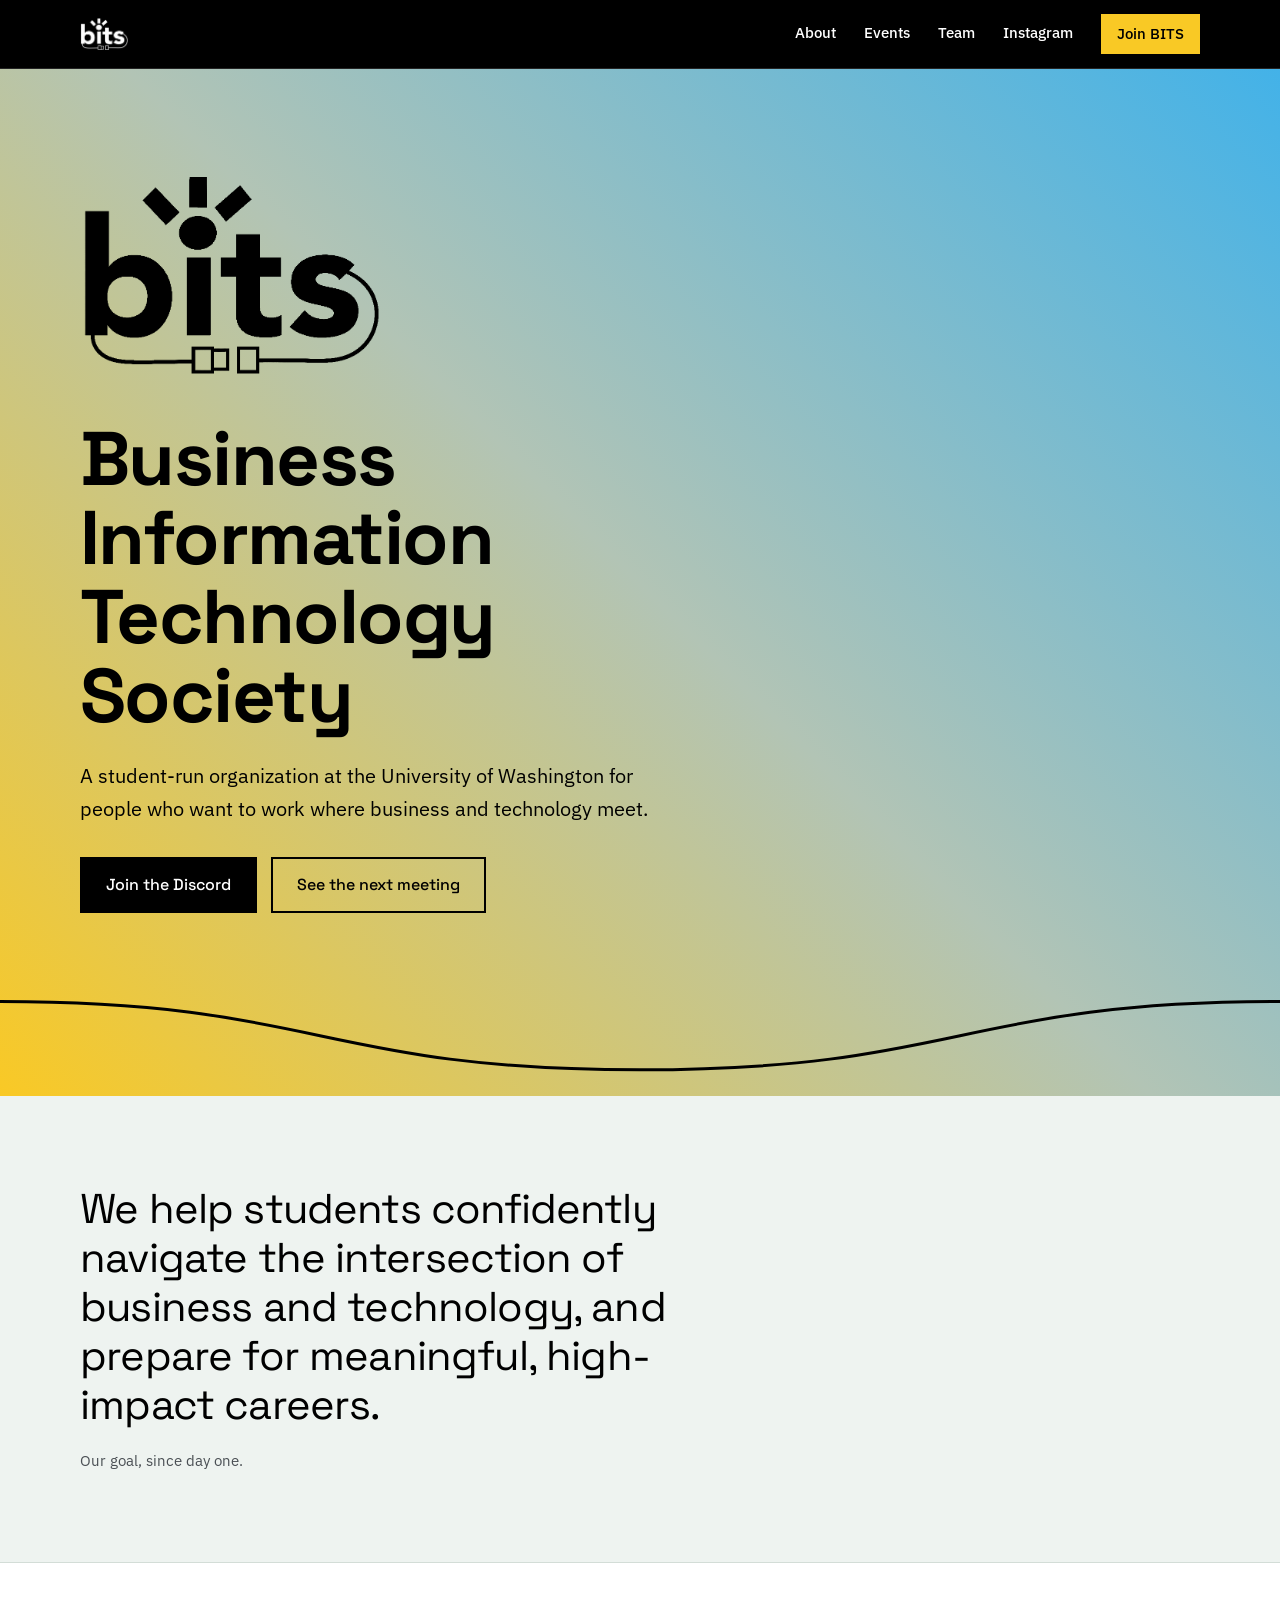
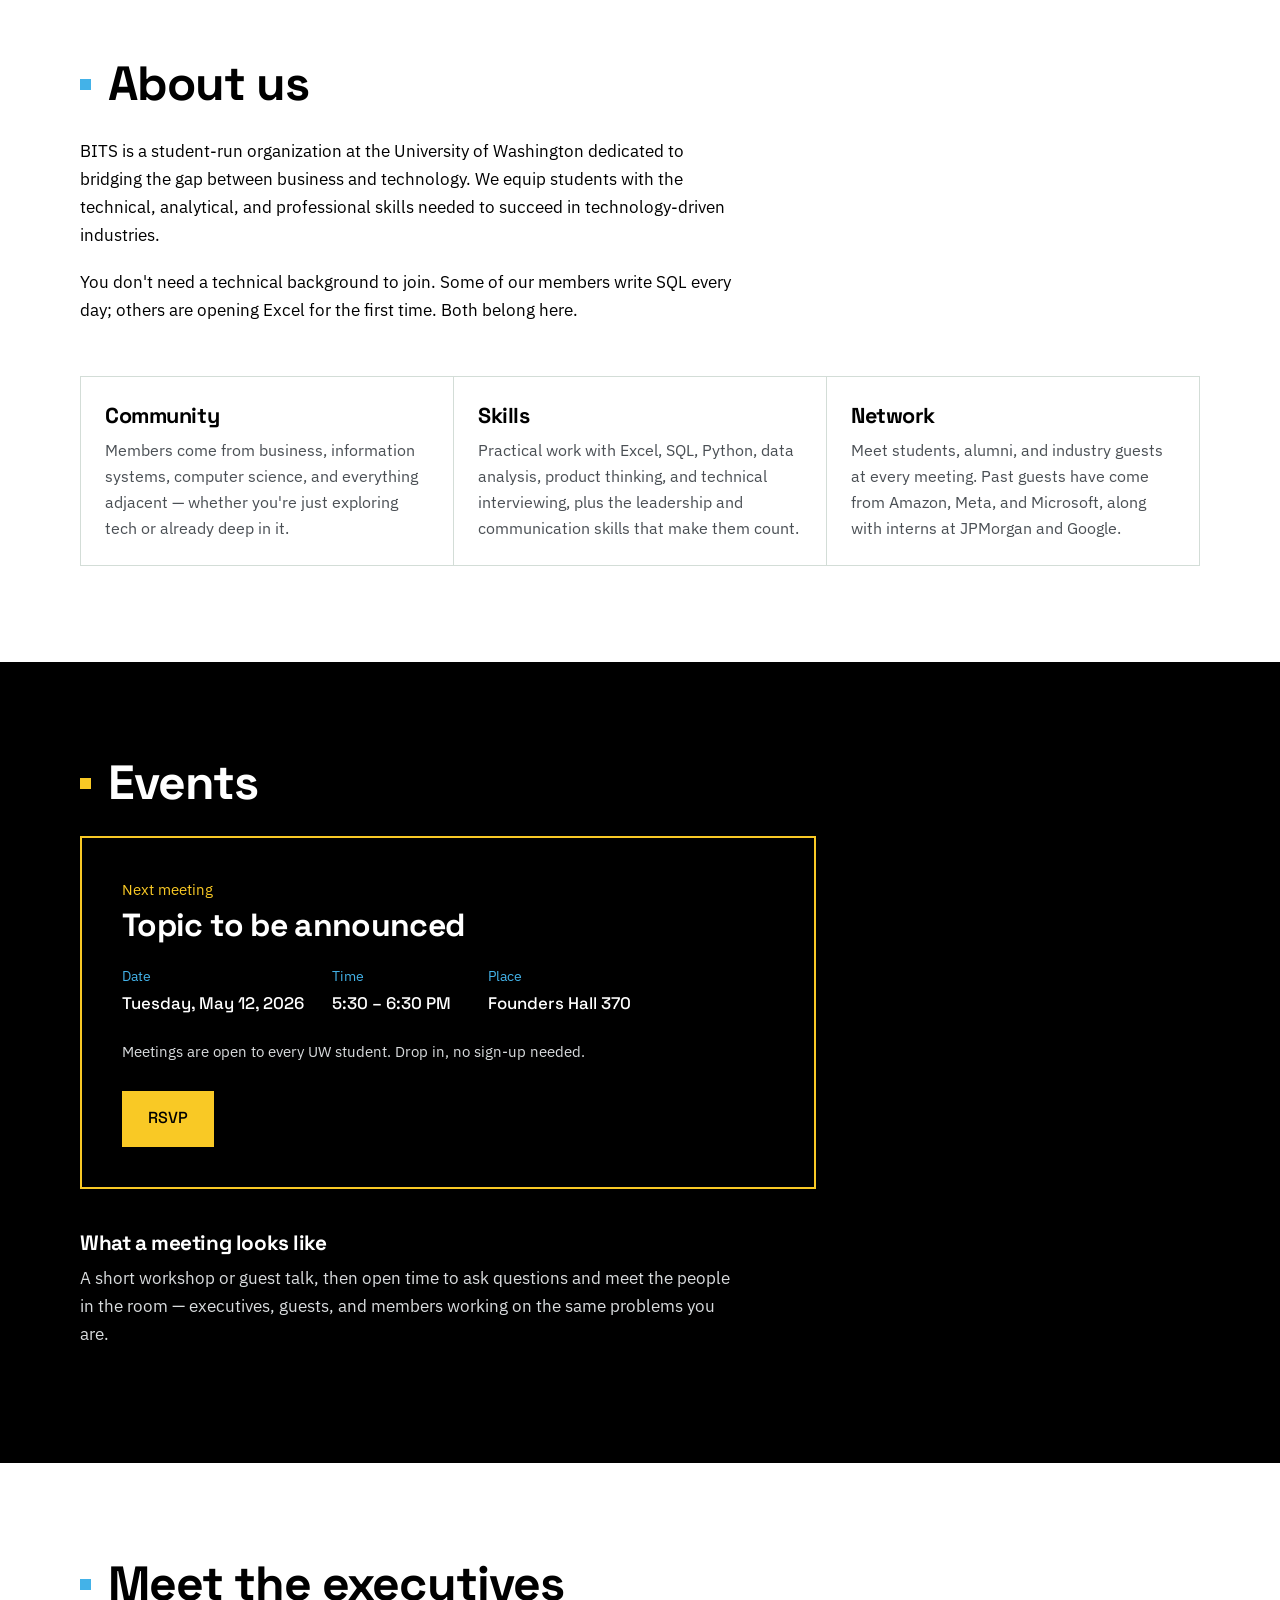
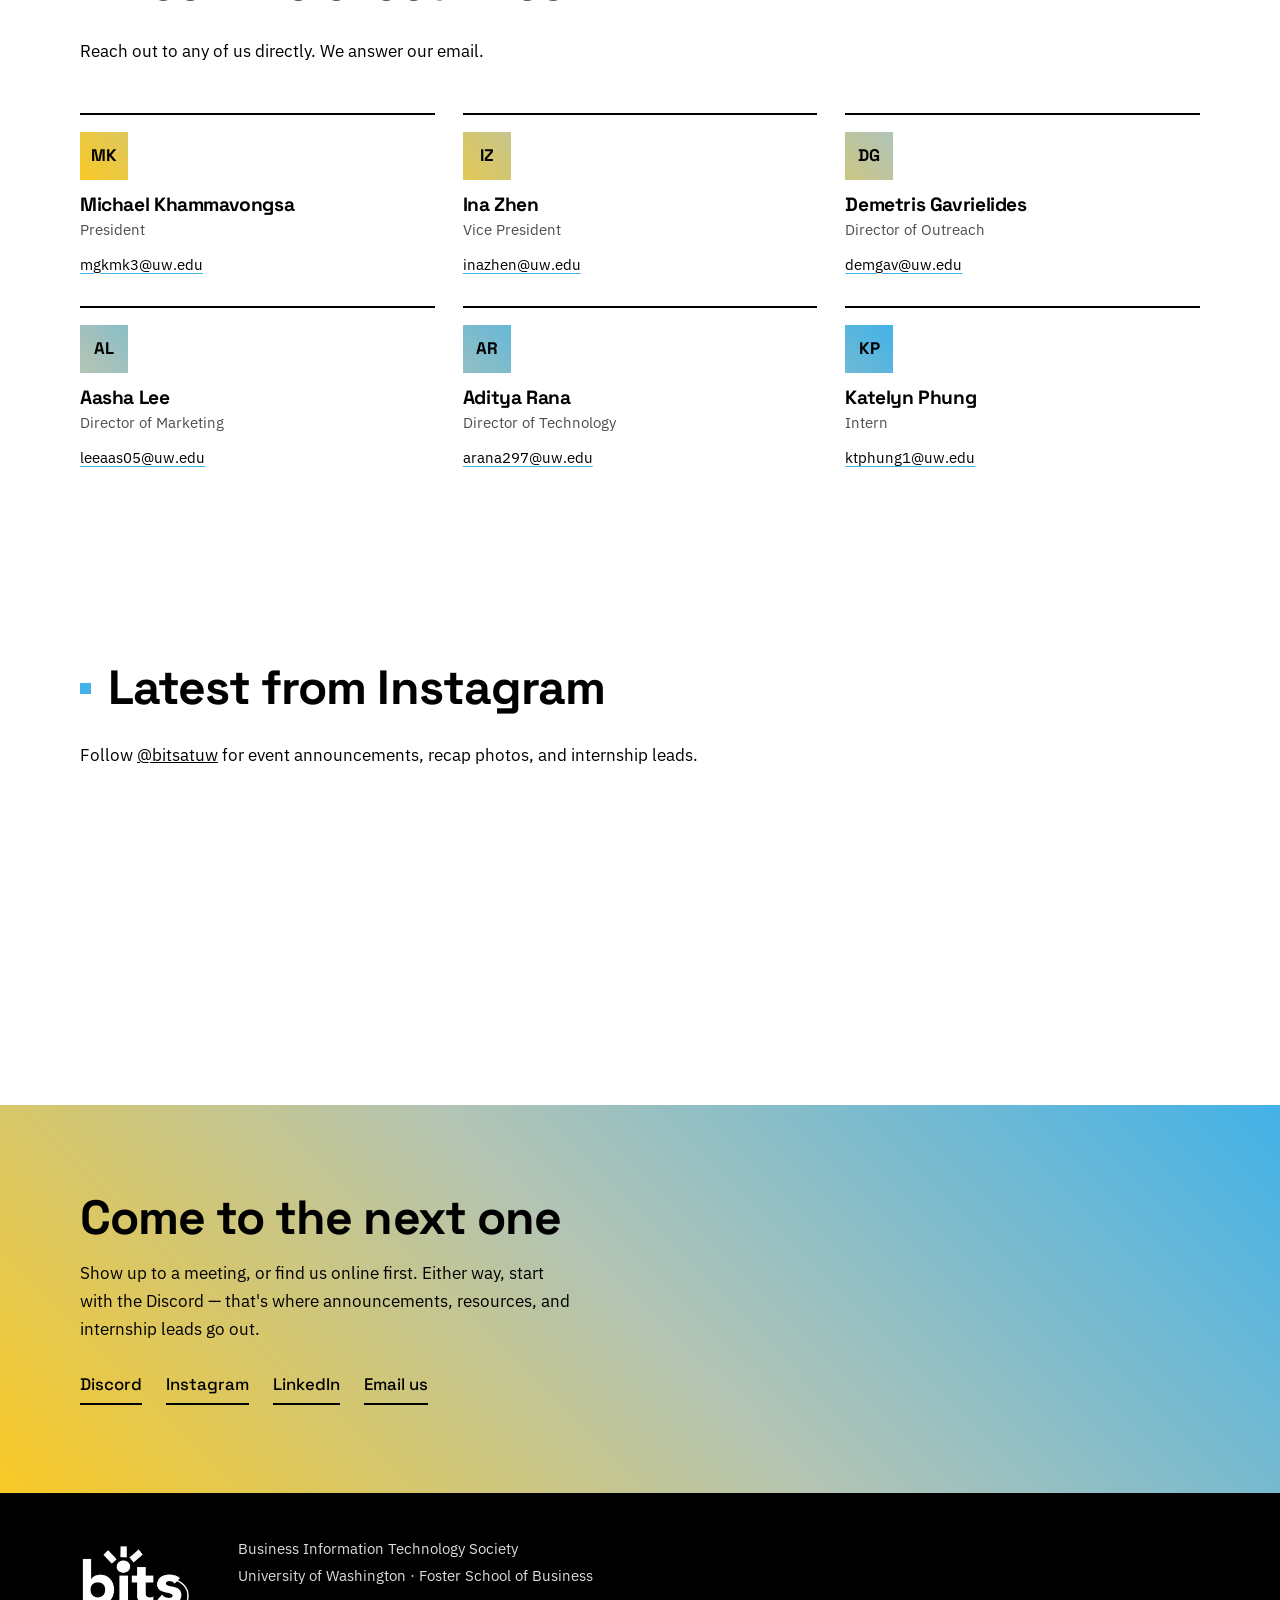
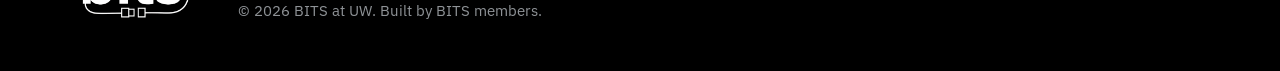
==== index.html @ 63a98131 "Initial Website Commit" ====
<!DOCTYPE html>
<html lang="en">
<head>
<meta charset="utf-8">
<meta name="viewport" content="width=device-width, initial-scale=1">
<title>BITS at UW — Business Information Technology Society</title>
<meta name="description" content="BITS is a student-run organization at the University of Washington bridging business and technology through practical skills, community, and industry connections.">

<meta property="og:title" content="BITS at UW — Business Information Technology Society">
<meta property="og:description" content="A student org at the University of Washington bridging business and technology.">
<meta property="og:type" content="website">
<meta property="og:image" content="assets/BITS_Logo_Black_Transparent_Crop.png">

<link rel="icon" href="assets/BITS_Logo_Black_Transparent_Crop.png">
<link rel="preconnect" href="https://fonts.googleapis.com">
<link rel="preconnect" href="https://fonts.gstatic.com" crossorigin>
<link href="https://fonts.googleapis.com/css2?family=Space+Grotesk:wght@500;700&family=IBM+Plex+Sans:ital,wght@0,400;0,500;0,600;1,400&display=swap" rel="stylesheet">
<link rel="stylesheet" href="css/styles.css">
</head>
<body>

<a class="skip" href="#main">Skip to content</a>

<header class="nav" id="nav">
  <div class="nav-inner">
    <a class="nav-mark" href="#top" aria-label="BITS home">
      <img src="assets/BITS_Logo_Transparent_Cropped.png" alt="BITS">
    </a>
    <button class="nav-toggle" id="navToggle" aria-expanded="false" aria-controls="navLinks">
      <span></span><span></span><span></span>
      <span class="sr-only">Menu</span>
    </button>
    <nav class="nav-links" id="navLinks" aria-label="Main">
      <a href="#about">About</a>
      <a href="#events">Events</a>
      <a href="#team">Team</a>
      <a href="#instagram">Instagram</a>
      <a class="nav-cta" href="#join">Join BITS</a>
    </nav>
  </div>
</header>

<main id="main">

  <!-- ── Hero ─────────────────────────────────────────── -->
  <section class="hero" id="top">
    <div class="hero-inner">
      <img class="hero-logo" src="assets/BITS_Logo_Black_Transparent_Crop.png"
           alt="BITS logo: the word bits with a spark above the i and a cable looping beneath">
      <h1>Business Information<br>Technology Society</h1>
      <p class="hero-sub">A student-run organization at the University of Washington for people
        who want to work where business and technology meet.</p>
      <div class="hero-actions">
        <a class="btn btn-solid" href="https://discord.gg/CEKbdgX9" target="_blank" rel="noopener">Join the Discord</a>
        <a class="btn btn-ghost" href="#events">See the next meeting</a>
      </div>
    </div>
    <svg class="hero-cable" viewBox="0 0 1200 120" preserveAspectRatio="none" aria-hidden="true">
      <path d="M0,10 C300,10 300,90 600,90 C900,90 900,10 1200,10" />
    </svg>
  </section>

  <!-- ── Mission ──────────────────────────────────────── -->
  <section class="mission">
    <div class="wrap">
      <p class="mission-text">We help students confidently navigate the intersection of business
        and technology, and prepare for meaningful, high-impact careers.</p>
      <p class="mission-by">Our goal, since day one.</p>
    </div>
  </section>

  <!-- ── About ────────────────────────────────────────── -->
  <section class="section" id="about">
    <div class="wrap">
      <h2 class="section-title">About us</h2>
      <div class="lede">
        <p>BITS is a student-run organization at the University of Washington dedicated to bridging
          the gap between business and technology. We equip students with the technical, analytical,
          and professional skills needed to succeed in technology-driven industries.</p>
        <p>You don't need a technical background to join. Some of our members write SQL every day;
          others are opening Excel for the first time. Both belong here.</p>
      </div>

      <ul class="pillars">
        <li class="pillar">
          <h3>Community</h3>
          <p>Members come from business, information systems, computer science, and everything
            adjacent — whether you're just exploring tech or already deep in it.</p>
        </li>
        <li class="pillar">
          <h3>Skills</h3>
          <p>Practical work with Excel, SQL, Python, data analysis, product thinking, and technical
            interviewing, plus the leadership and communication skills that make them count.</p>
        </li>
        <li class="pillar">
          <h3>Network</h3>
          <p>Meet students, alumni, and industry guests at every meeting. Past guests have come from
            Amazon, Meta, and Microsoft, along with interns at JPMorgan and Google.</p>
        </li>
      </ul>
    </div>
  </section>

  <!-- ── Events ───────────────────────────────────────── -->
  <section class="section section-dark" id="events">
    <div class="wrap">
      <h2 class="section-title">Events</h2>

      <article class="event event-next">
        <p class="event-flag">Next meeting</p>
        <h3 class="event-name">Topic to be announced</h3>
        <dl class="event-meta">
          <div><dt>Date</dt><dd><time datetime="2026-05-12">Tuesday, May 12, 2026</time></dd></div>
          <div><dt>Time</dt><dd>5:30 – 6:30 PM</dd></div>
          <div><dt>Place</dt><dd>Founders Hall 370</dd></div>
        </dl>
        <p class="event-note">Meetings are open to every UW student. Drop in, no sign-up needed.</p>
        <a class="btn btn-solid" href="https://forms.gle/AE6JBFkrTckZeVzV9" target="_blank" rel="noopener">RSVP</a>
      </article>

      <div class="event-list">
        <h3 class="sub-title">What a meeting looks like</h3>
        <p>A short workshop or guest talk, then open time to ask questions and meet the people in the
          room — executives, guests, and members working on the same problems you are.</p>
      </div>
    </div>
  </section>

  <!-- ── Team ─────────────────────────────────────────── -->
  <section class="section" id="team">
    <div class="wrap">
      <h2 class="section-title">Meet the executives</h2>
      <p class="lede">Reach out to any of us directly. We answer our email.</p>

      <ul class="team">
        <li class="member">
          <div class="member-mark" aria-hidden="true">MK</div>
          <h3>Michael Khammavongsa</h3>
          <p class="member-role">President</p>
          <a href="mailto:mgkmk3@uw.edu">mgkmk3@uw.edu</a>
        </li>
        <li class="member">
          <div class="member-mark" aria-hidden="true">IZ</div>
          <h3>Ina Zhen</h3>
          <p class="member-role">Vice President</p>
          <a href="mailto:inazhen@uw.edu">inazhen@uw.edu</a>
        </li>
        <li class="member">
          <div class="member-mark" aria-hidden="true">DG</div>
          <h3>Demetris Gavrielides</h3>
          <p class="member-role">Director of Outreach</p>
          <a href="mailto:demgav@uw.edu">demgav@uw.edu</a>
        </li>
        <li class="member">
          <div class="member-mark" aria-hidden="true">AL</div>
          <h3>Aasha Lee</h3>
          <p class="member-role">Director of Marketing</p>
          <a href="mailto:leeaas05@uw.edu">leeaas05@uw.edu</a>
        </li>
        <li class="member">
          <div class="member-mark" aria-hidden="true">AR</div>
          <h3>Aditya Rana</h3>
          <p class="member-role">Director of Technology</p>
          <a href="mailto:arana297@uw.edu">arana297@uw.edu</a>
        </li>
        <li class="member">
          <div class="member-mark" aria-hidden="true">KP</div>
          <h3>Katelyn Phung</h3>
          <p class="member-role">Intern</p>
          <a href="mailto:ktphung1@uw.edu">ktphung1@uw.edu</a>
        </li>
      </ul>
    </div>
  </section>

  <!-- ── Instagram ────────────────────────────────────── -->
  <section class="section" id="instagram">
    <div class="wrap">
      <h2 class="section-title">Latest from Instagram</h2>
      <p class="lede">Follow <a href="https://www.instagram.com/bitsatuw/" target="_blank" rel="noopener">@bitsatuw</a> for event announcements, recap photos, and internship leads.</p>
      <div class="insta-embed">
        <script src="https://elfsightcdn.com/platform.js" async></script>
        <div class="elfsight-app-6d069763-a333-477a-80e8-5a832ea95518" data-elfsight-app-lazy></div>
      </div>
    </div>
  </section>

  <!-- ── Join ─────────────────────────────────────────── -->
  <section class="join" id="join">
    <div class="wrap">
      <h2>Come to the next one</h2>
      <p>Show up to a meeting, or find us online first. Either way, start with the Discord — that's
        where announcements, resources, and internship leads go out.</p>
      <div class="join-links">
        <a href="https://discord.gg/CEKbdgX9" target="_blank" rel="noopener">Discord</a>
        <a href="https://www.instagram.com/bitsatuw/" target="_blank" rel="noopener">Instagram</a>
        <a href="https://www.linkedin.com/company/uwbits" target="_blank" rel="noopener">LinkedIn</a>
        <a href="mailto:demgav@uw.edu">Email us</a>
      </div>
    </div>
  </section>

</main>

<footer class="footer">
  <div class="wrap footer-inner">
    <img class="footer-logo" src="assets/BITS_Logo_Transparent_Cropped.png" alt="BITS">
    <div class="footer-meta">
      <p>Business Information Technology Society</p>
      <p>University of Washington · Foster School of Business</p>
      <p class="footer-fine">&copy; <span id="year">2026</span> BITS at UW. Built by BITS members.</p>
    </div>
  </div>
</footer>

<script src="js/main.js"></script>
</body>
</html>
---- css/styles.css ----
/* ==========================================================================
   BITS at UW — stylesheet
   Palette: black and white from the logo, plus the sun-to-sky gradient
   (yellow, sage, blue) supplied by the club. The gradient is used for the
   hero and the closing "join" band; everything between stays black and white.
   ========================================================================== */

:root {
  --ink:    #000000;
  --paper:  #FFFFFF;
  --sun:    #F9C925;   /* gradient start, bottom-left */
  --sage:   #B2C4B5;   /* gradient midpoint           */
  --sky:    #43B2E8;   /* gradient end, top-right     */
  --deep:   #0B5A82;   /* darker sky for text and focus on light backgrounds */
  --grey:   #4A4F54;
  --wash:   #EEF3F0;   /* pale sage tint */
  --rule:   #D3DDD7;
  --soft:   #D9DCDE;

  --spectrum: linear-gradient(45deg, var(--sun) 0%, var(--sage) 50%, var(--sky) 100%);

  --display: "Space Grotesk", "Helvetica Neue", Arial, sans-serif;
  --body: "IBM Plex Sans", "Segoe UI", Helvetica, Arial, sans-serif;

  --measure: 66ch;
  --gutter: clamp(1.25rem, 5vw, 4rem);
  --wrap: 1120px;
}

*, *::before, *::after { box-sizing: border-box; }

html { scroll-behavior: smooth; scroll-padding-top: 5.5rem; }
@media (prefers-reduced-motion: reduce) {
  html { scroll-behavior: auto; }
  * { animation-duration: .01ms !important; transition-duration: .01ms !important; }
}

body {
  margin: 0;
  background: var(--paper);
  color: var(--ink);
  font-family: var(--body);
  font-size: clamp(1rem, .96rem + .2vw, 1.0625rem);
  line-height: 1.65;
  -webkit-font-smoothing: antialiased;
}

img { max-width: 100%; height: auto; display: block; }

h1, h2, h3 { font-family: var(--display); font-weight: 700; line-height: 1.04; margin: 0; letter-spacing: -.02em; }

p { margin: 0 0 1.1em; max-width: var(--measure); }

a { color: inherit; }

:focus-visible { outline: 3px solid var(--deep); outline-offset: 3px; }
.nav :focus-visible,
.section-dark :focus-visible,
.footer :focus-visible { outline-color: var(--sun); }

.wrap { width: min(100% - (var(--gutter) * 2), var(--wrap)); margin-inline: auto; }

.sr-only {
  position: absolute; width: 1px; height: 1px; padding: 0; margin: -1px;
  overflow: hidden; clip: rect(0 0 0 0); white-space: nowrap; border: 0;
}

.skip {
  position: absolute; left: -9999px; top: 0; z-index: 100;
  background: var(--ink); color: var(--paper); padding: .75rem 1rem;
}
.skip:focus { left: 0; }

/* ── Navigation ───────────────────────────────────────────────────────── */

.nav {
  position: sticky; top: 0; z-index: 50;
  background: var(--ink);
  border-bottom: 1px solid rgba(255,255,255,.14);
}

.nav-inner {
  width: min(100% - (var(--gutter) * 2), var(--wrap));
  margin-inline: auto;
  display: flex; align-items: center; gap: 1rem;
  min-height: 4.25rem;
}

.nav-mark { margin-right: auto; display: block; }
.nav-mark img { height: 2rem; width: auto; }

.nav-links { display: flex; align-items: center; gap: 1.75rem; }

.nav-links a {
  color: var(--paper);
  text-decoration: none;
  font-size: .9375rem;
  font-weight: 500;
  padding-block: .35rem;
  border-bottom: 2px solid transparent;
}
.nav-links a:hover { border-bottom-color: var(--sun); }

.nav-cta {
  background: var(--sun); color: var(--ink) !important;
  padding: .5rem 1rem !important; border-bottom: none !important;
}
.nav-cta:hover { background: var(--paper); }

.nav-toggle {
  display: none;
  background: none; border: 0; cursor: pointer;
  width: 2.5rem; height: 2.5rem; padding: .5rem;
  flex-direction: column; justify-content: space-between;
}
.nav-toggle span { display: block; height: 2px; background: var(--paper); }

@media (max-width: 760px) {
  .nav-toggle { display: flex; }
  .nav-links {
    display: none; position: absolute; left: 0; right: 0; top: 100%;
    flex-direction: column; align-items: stretch; gap: 0;
    background: var(--ink); padding: .5rem var(--gutter) 1.25rem;
    border-bottom: 1px solid rgba(255,255,255,.14);
  }
  .nav-links.open { display: flex; }
  .nav-links a { padding-block: .85rem; border-bottom: 1px solid rgba(255,255,255,.12); }
  .nav-cta { margin-top: .85rem; text-align: center; }
}

/* ── Hero ─────────────────────────────────────────────────────────────── */

.hero {
  position: relative;
  background: var(--spectrum);
  color: var(--ink);
  padding-block: clamp(3.5rem, 9vw, 6.5rem) 0;
  overflow: hidden;
}

.hero-inner {
  width: min(100% - (var(--gutter) * 2), var(--wrap));
  margin-inline: auto;
  padding-bottom: clamp(3rem, 7vw, 5rem);
}

.hero-logo {
  width: clamp(190px, 26vw, 300px);
  margin-bottom: clamp(1.75rem, 4vw, 2.75rem);
}

.hero h1 {
  font-size: clamp(2.35rem, 7vw, 4.75rem);
  max-width: 14ch;
}

.hero-sub {
  margin-top: 1.5rem;
  font-size: clamp(1.0625rem, 1rem + .35vw, 1.25rem);
  color: var(--ink);
  max-width: 48ch;
}

.hero-actions { display: flex; flex-wrap: wrap; gap: .85rem; margin-top: 2rem; }

.hero-cable { display: block; width: 100%; height: clamp(48px, 8vw, 110px); }
.hero-cable path { fill: none; stroke: var(--ink); stroke-width: 3; vector-effect: non-scaling-stroke; }

/* ── Buttons ──────────────────────────────────────────────────────────── */

.btn {
  display: inline-block;
  font-family: var(--display);
  font-weight: 500;
  font-size: 1rem;
  text-decoration: none;
  padding: .8rem 1.5rem;
  border: 2px solid var(--ink);
  transition: background-color .15s ease, color .15s ease;
}

.btn-solid { background: var(--ink); color: var(--paper); }
.btn-solid:hover { background: var(--paper); color: var(--ink); }

.btn-ghost { background: transparent; color: var(--ink); }
.btn-ghost:hover { background: var(--ink); color: var(--paper); }

.section-dark .btn-solid { background: var(--sun); color: var(--ink); border-color: var(--sun); }
.section-dark .btn-solid:hover { background: var(--paper); border-color: var(--paper); }

/* ── Mission ──────────────────────────────────────────────────────────── */

.mission {
  background: var(--wash);
  padding-block: clamp(3rem, 8vw, 5.5rem);
  border-bottom: 1px solid var(--rule);
}

.mission-text {
  font-family: var(--display);
  font-size: clamp(1.6rem, 3.6vw, 2.6rem);
  line-height: 1.18;
  letter-spacing: -.02em;
  max-width: 24ch;
  margin-bottom: 1.25rem;
}

.mission-by { color: var(--grey); font-size: .9375rem; margin: 0; }

/* ── Generic sections ─────────────────────────────────────────────────── */

.section { padding-block: clamp(3.5rem, 9vw, 6rem); }

.section-dark { background: var(--ink); color: var(--paper); }
.section-dark a { color: var(--paper); }

.section-title {
  font-size: clamp(1.9rem, 4.5vw, 3rem);
  margin-bottom: 1.75rem;
  padding-left: 1.75rem;
  position: relative;
}

/* square connector, echoing the plug in the logo */
.section-title::before {
  content: "";
  position: absolute; left: 0; top: .42em;
  width: .7rem; height: .7rem;
  background: var(--sky);
}
.section-dark .section-title::before { background: var(--sun); }

.lede { max-width: var(--measure); font-size: 1.0625rem; }
.section-dark .lede, .section-dark p { color: var(--soft); }

.sub-title { font-size: 1.3rem; margin-bottom: .6rem; }

/* ── Pillars ──────────────────────────────────────────────────────────── */

.pillars {
  list-style: none; margin: clamp(2.25rem, 5vw, 3.25rem) 0 0; padding: 0;
  display: grid; gap: 1px;
  grid-template-columns: repeat(auto-fit, minmax(240px, 1fr));
  background: var(--rule);
  border: 1px solid var(--rule);
}

.pillar { background: var(--paper); padding: 1.75rem 1.5rem 1.5rem; }
.pillar h3 { font-size: 1.35rem; margin-bottom: .6rem; }
.pillar p { color: var(--grey); margin: 0; font-size: .9875rem; }

/* ── Events ───────────────────────────────────────────────────────────── */

.event-next {
  border: 2px solid var(--sun);
  padding: clamp(1.5rem, 4vw, 2.5rem);
  margin-bottom: 2.75rem;
  max-width: 46rem;
}

.section-dark .event-flag { color: var(--sun); font-size: .9375rem; margin-bottom: .4rem; }

.event-name { font-size: clamp(1.5rem, 3vw, 2rem); margin-bottom: 1.4rem; }

.event-meta { display: flex; flex-wrap: wrap; gap: 1.75rem; margin: 0 0 1.4rem; }
.event-meta div { min-width: 8rem; }
.event-meta dt { color: var(--sky); font-size: .875rem; margin-bottom: .15rem; }
.event-meta dd { margin: 0; font-size: 1.05rem; font-family: var(--display); font-weight: 500; }

.event-note { font-size: .9375rem; margin-bottom: 1.6rem; }

/* ── Team ─────────────────────────────────────────────────────────────── */

.team {
  list-style: none; margin: clamp(2rem, 5vw, 3rem) 0 0; padding: 0;
  display: grid; gap: 1.75rem;
  grid-template-columns: repeat(auto-fit, minmax(260px, 1fr));
}

.member { border-top: 2px solid var(--ink); padding-top: 1.1rem; }

/* Each initials tile shows a different slice of the gradient, yellow to blue */
.member-mark {
  font-family: var(--display); font-weight: 700; font-size: 1.05rem;
  width: 3rem; height: 3rem;
  display: grid; place-items: center;
  background: var(--spectrum);
  background-size: 500% 500%;
  color: var(--ink);
  margin-bottom: .9rem;
}
.member:nth-child(1) .member-mark { background-position: 0% 100%; }
.member:nth-child(2) .member-mark { background-position: 20% 80%; }
.member:nth-child(3) .member-mark { background-position: 40% 60%; }
.member:nth-child(4) .member-mark { background-position: 60% 40%; }
.member:nth-child(5) .member-mark { background-position: 80% 20%; }
.member:nth-child(6) .member-mark { background-position: 100% 0%; }

.member h3 { font-size: 1.2rem; margin-bottom: .2rem; }
.member-role { color: var(--grey); font-size: .9375rem; margin-bottom: .45rem; }
.member a { font-size: .9375rem; text-decoration-color: var(--sky); text-underline-offset: 3px; }
.member a:hover { color: var(--deep); }

/* ── Instagram ────────────────────────────────────────────────────────── */

.insta-embed {
  margin-top: clamp(1.75rem, 4vw, 2.5rem);
  min-height: 200px; /* keeps layout stable while the widget script loads */
}

/* ── Join ─────────────────────────────────────────────────────────────── */

.join {
  background: var(--spectrum);
  color: var(--ink);
  padding-block: clamp(3.5rem, 9vw, 5.5rem);
}

.join h2 { font-size: clamp(1.9rem, 4.5vw, 3rem); margin-bottom: 1rem; }
.join p { color: var(--ink); max-width: 50ch; }

.join-links { display: flex; flex-wrap: wrap; gap: 1.5rem; margin-top: 1.75rem; }

.join-links a {
  font-family: var(--display); font-weight: 500; font-size: 1.05rem;
  text-decoration: none; padding-bottom: .25rem;
  border-bottom: 2px solid var(--ink);
}
.join-links a:hover { background: var(--ink); color: var(--paper); }

/* ── Footer ───────────────────────────────────────────────────────────── */

.footer { background: var(--ink); color: var(--paper); padding-block: 2.75rem; }

.footer-inner { display: flex; flex-wrap: wrap; gap: 1.75rem 3rem; align-items: center; }

.footer-logo { width: 110px; }

.footer-meta p { margin: 0 0 .2rem; font-size: .9375rem; color: var(--soft); }
.footer-fine { color: #8E9296 !important; margin-top: .6rem !important; }
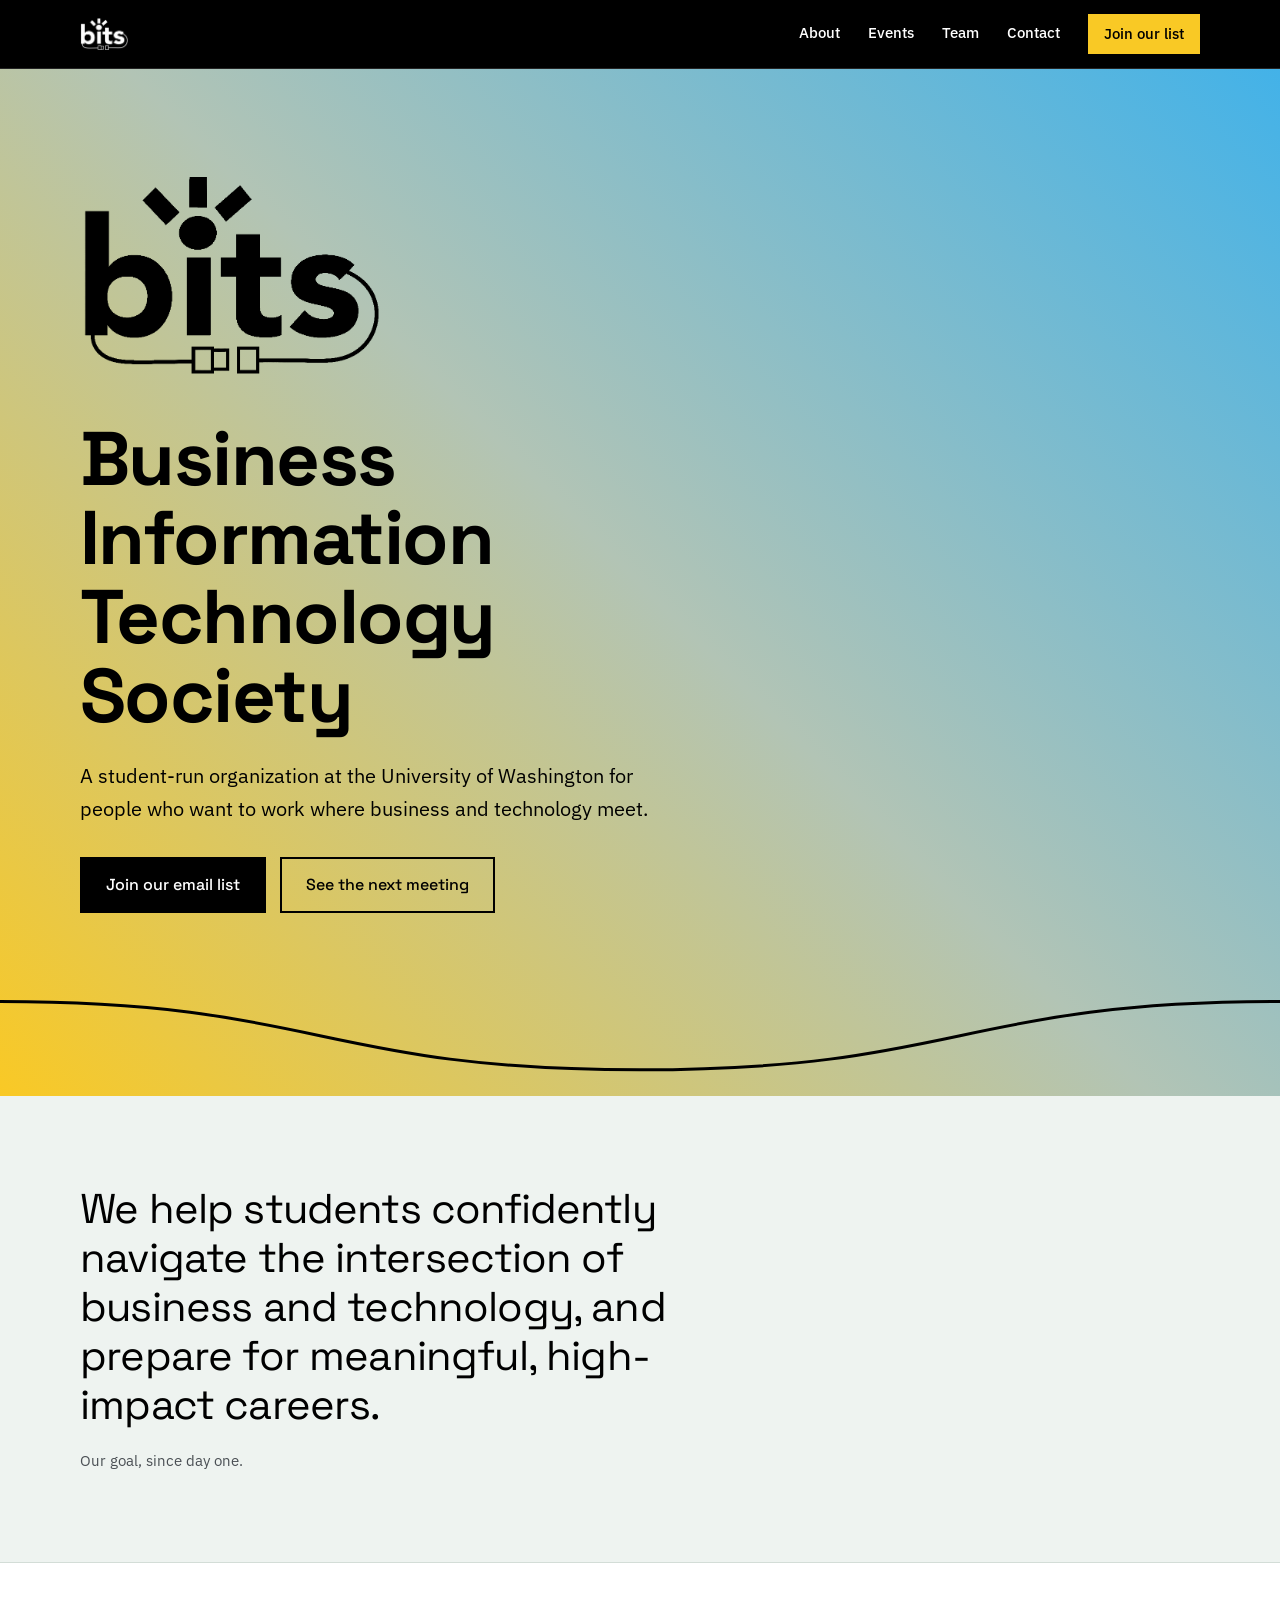
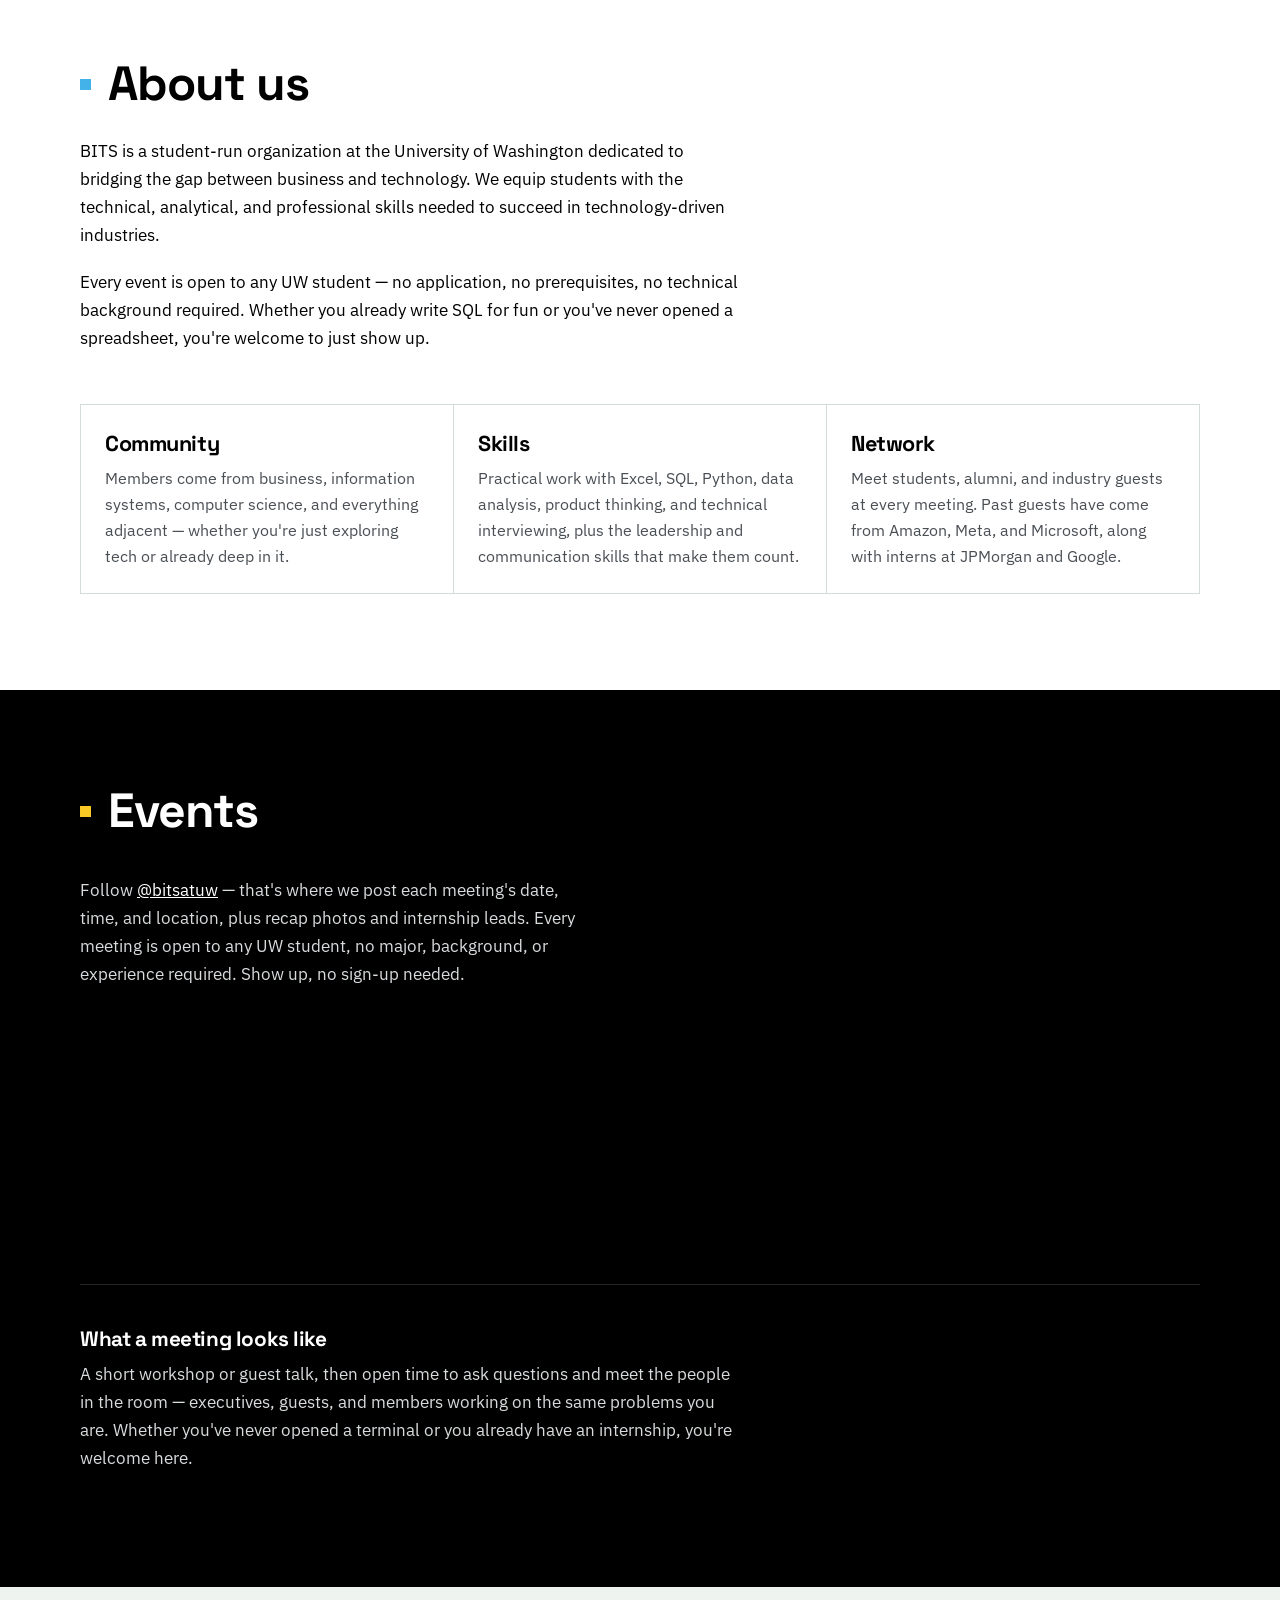
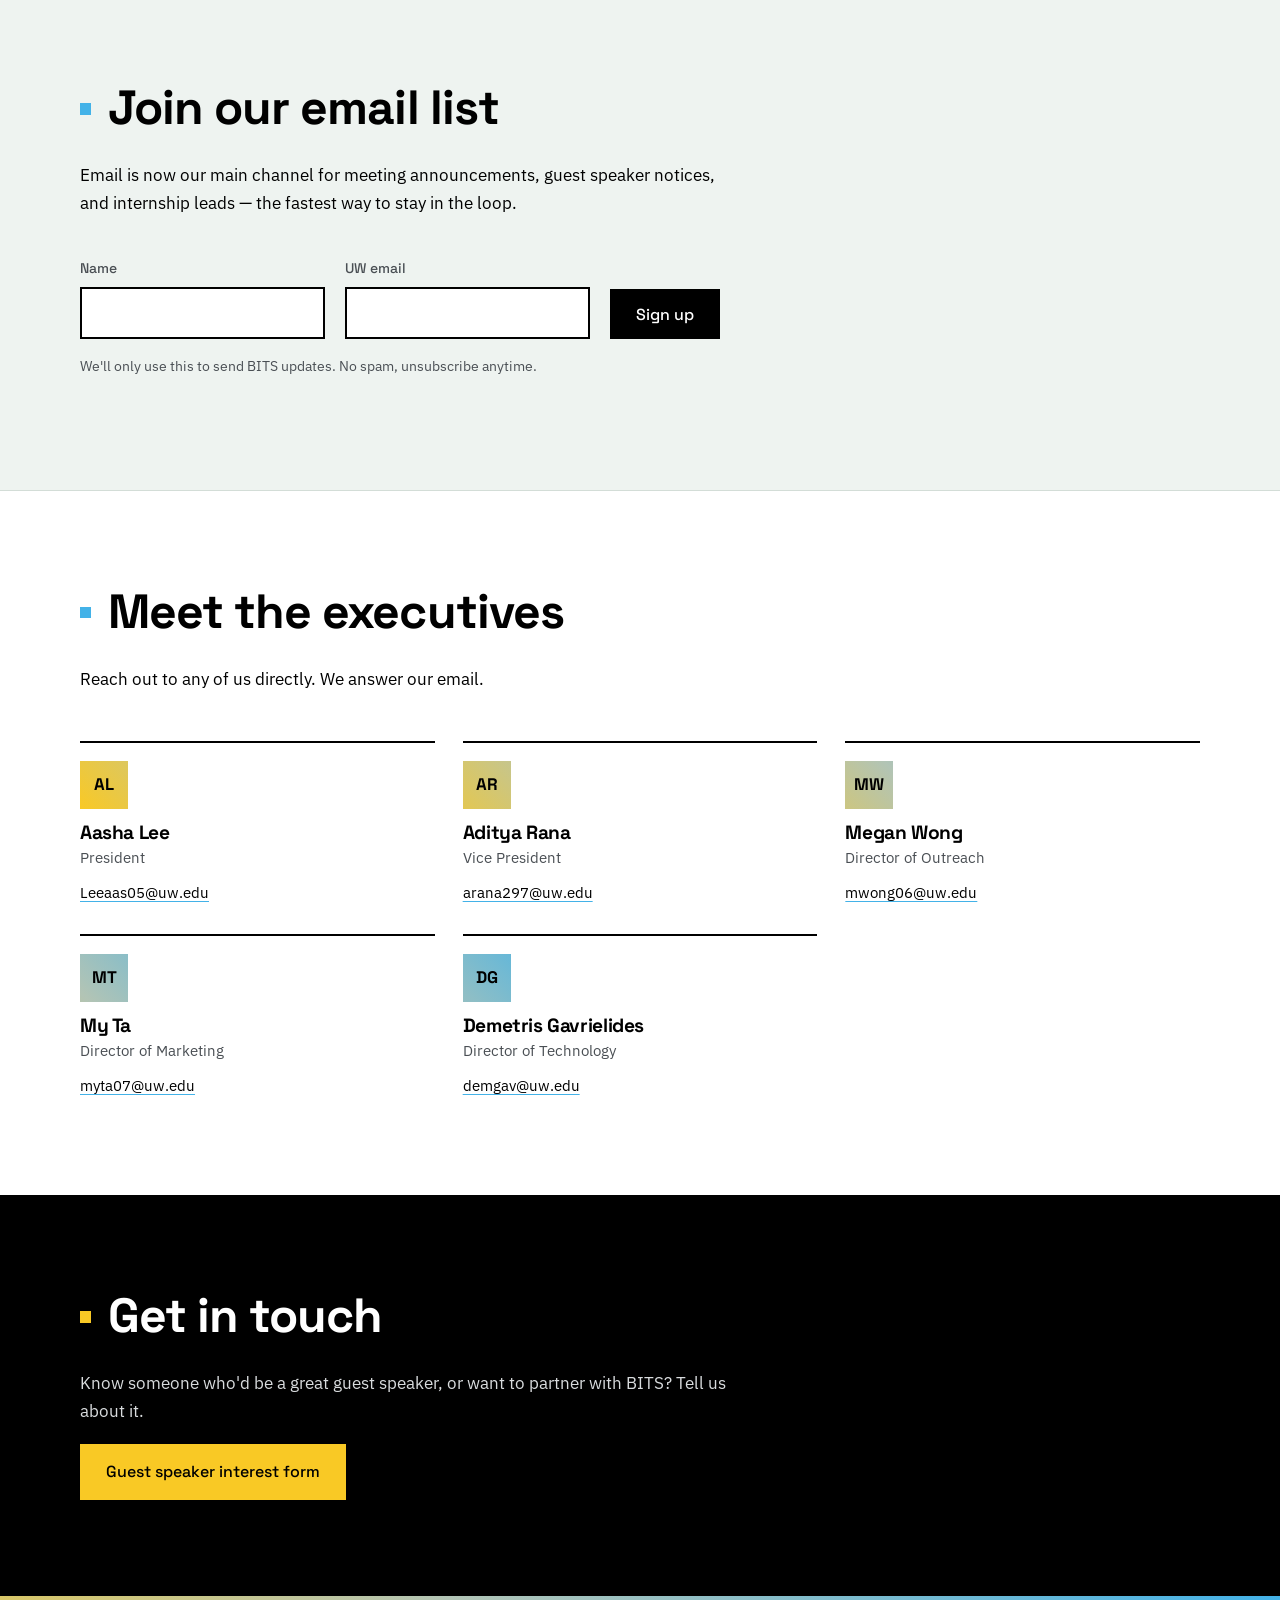
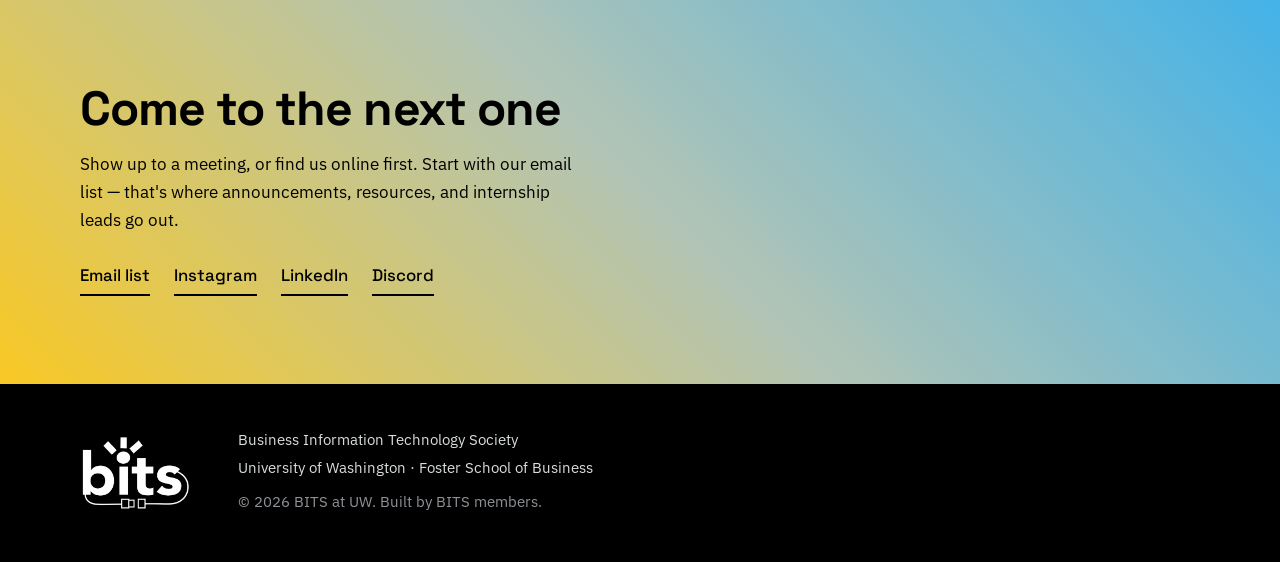
==== commit bcc9a71c: "09/22/2026" ====
--- a/index.html
+++ b/index.html
@@ -34,8 +34,8 @@
       <a href="#about">About</a>
       <a href="#events">Events</a>
       <a href="#team">Team</a>
-      <a href="#instagram">Instagram</a>
-      <a class="nav-cta" href="#join">Join BITS</a>
+      <a href="#contact">Contact</a>
+      <a class="nav-cta" href="#email-list">Join our list</a>
     </nav>
   </div>
 </header>
@@ -51,7 +51,7 @@
       <p class="hero-sub">A student-run organization at the University of Washington for people
         who want to work where business and technology meet.</p>
       <div class="hero-actions">
-        <a class="btn btn-solid" href="https://discord.gg/CEKbdgX9" target="_blank" rel="noopener">Join the Discord</a>
+        <a class="btn btn-solid" href="#email-list">Join our email list</a>
         <a class="btn btn-ghost" href="#events">See the next meeting</a>
       </div>
     </div>
@@ -77,8 +77,9 @@
         <p>BITS is a student-run organization at the University of Washington dedicated to bridging
           the gap between business and technology. We equip students with the technical, analytical,
           and professional skills needed to succeed in technology-driven industries.</p>
-        <p>You don't need a technical background to join. Some of our members write SQL every day;
-          others are opening Excel for the first time. Both belong here.</p>
+        <p>Every event is open to any UW student — no application, no prerequisites, no
+          technical background required. Whether you already write SQL for fun or you've
+          never opened a spreadsheet, you're welcome to just show up.</p>
       </div>
 
       <ul class="pillars">
@@ -106,23 +107,56 @@
     <div class="wrap">
       <h2 class="section-title">Events</h2>
 
-      <article class="event event-next">
-        <p class="event-flag">Next meeting</p>
-        <h3 class="event-name">Topic to be announced</h3>
-        <dl class="event-meta">
-          <div><dt>Date</dt><dd><time datetime="2026-05-12">Tuesday, May 12, 2026</time></dd></div>
-          <div><dt>Time</dt><dd>5:30 – 6:30 PM</dd></div>
-          <div><dt>Place</dt><dd>Founders Hall 370</dd></div>
-        </dl>
-        <p class="event-note">Meetings are open to every UW student. Drop in, no sign-up needed.</p>
-        <a class="btn btn-solid" href="https://forms.gle/AE6JBFkrTckZeVzV9" target="_blank" rel="noopener">RSVP</a>
-      </article>
+      <div class="event-instagram" id="instagram">
+        <p class="event-note">Follow <a href="https://www.instagram.com/bitsatuw/" target="_blank" rel="noopener">@bitsatuw</a> — that's where we post each meeting's date, time,
+          and location, plus recap photos and internship leads. Every meeting is open to any
+          UW student, no major, background, or experience required. Show up, no sign-up needed.</p>
+        <div class="insta-embed">
+          <script src="https://elfsightcdn.com/platform.js" async></script>
+          <div class="elfsight-app-6d069763-a333-477a-80e8-5a832ea95518" data-elfsight-app-lazy></div>
+        </div>
+      </div>
 
       <div class="event-list">
         <h3 class="sub-title">What a meeting looks like</h3>
         <p>A short workshop or guest talk, then open time to ask questions and meet the people in the
-          room — executives, guests, and members working on the same problems you are.</p>
-      </div>
+          room — executives, guests, and members working on the same problems you are. Whether
+          you've never opened a terminal or you already have an internship, you're welcome here.</p>
+      </div>
+    </div>
+  </section>
+
+  <!-- ── Email list ───────────────────────────────────── -->
+  <section class="section section-signup" id="email-list">
+    <div class="wrap">
+      <h2 class="section-title">Join our email list</h2>
+      <p class="lede">Email is now our main channel for meeting announcements, guest speaker
+        notices, and internship leads — the fastest way to stay in the loop.</p>
+
+      <!--
+        TODO (BITS exec): this form isn't wired to anything yet — it just holds the layout.
+        Pick one option below and drop the real fields/action in. See the README section
+        "Email list signup" for step-by-step instructions for each option.
+
+        Option A — Google Form: replace the <form> tag's action with your form's
+          "formResponse" URL, and change each input's name to the matching entry.NNNNNN ID.
+        Option B — Mailchimp / another ESP embed: replace this whole <form> with the
+          embed code your provider gives you.
+        Option C — Formspree (no backend needed): replace the action URL with
+          https://formspree.io/f/yourFormID and this form works as-is.
+      -->
+      <form class="signup-form" action="#" method="POST">
+        <div class="signup-field">
+          <label for="signup-name">Name</label>
+          <input id="signup-name" name="name" type="text" autocomplete="name" required>
+        </div>
+        <div class="signup-field">
+          <label for="signup-email">UW email</label>
+          <input id="signup-email" name="email" type="email" autocomplete="email" required>
+        </div>
+        <button class="btn btn-solid" type="submit">Sign up</button>
+      </form>
+      <p class="signup-note">We'll only use this to send BITS updates. No spam, unsubscribe anytime.</p>
     </div>
   </section>
 
@@ -134,54 +168,46 @@
 
       <ul class="team">
         <li class="member">
-          <div class="member-mark" aria-hidden="true">MK</div>
-          <h3>Michael Khammavongsa</h3>
+          <div class="member-mark" aria-hidden="true">AL</div>
+          <h3>Aasha Lee</h3>
           <p class="member-role">President</p>
-          <a href="mailto:mgkmk3@uw.edu">mgkmk3@uw.edu</a>
-        </li>
-        <li class="member">
-          <div class="member-mark" aria-hidden="true">IZ</div>
-          <h3>Ina Zhen</h3>
+          <a href="mailto:Leeaas05@uw.edu">Leeaas05@uw.edu</a>
+        </li>
+        <li class="member">
+          <div class="member-mark" aria-hidden="true">AR</div>
+          <h3>Aditya Rana</h3>
           <p class="member-role">Vice President</p>
-          <a href="mailto:inazhen@uw.edu">inazhen@uw.edu</a>
+          <a href="mailto:arana297@uw.edu">arana297@uw.edu</a>
+        </li>
+        <li class="member">
+          <div class="member-mark" aria-hidden="true">MW</div>
+          <h3>Megan Wong</h3>
+          <p class="member-role">Director of Outreach</p>
+          <a href="mailto:mwong06@uw.edu">mwong06@uw.edu</a>
+        </li>
+        <li class="member">
+          <div class="member-mark" aria-hidden="true">MT</div>
+          <h3>My Ta</h3>
+          <p class="member-role">Director of Marketing</p>
+          <a href="mailto:myta07@uw.edu">myta07@uw.edu</a>
         </li>
         <li class="member">
           <div class="member-mark" aria-hidden="true">DG</div>
           <h3>Demetris Gavrielides</h3>
-          <p class="member-role">Director of Outreach</p>
+          <p class="member-role">Director of Technology</p>
           <a href="mailto:demgav@uw.edu">demgav@uw.edu</a>
         </li>
-        <li class="member">
-          <div class="member-mark" aria-hidden="true">AL</div>
-          <h3>Aasha Lee</h3>
-          <p class="member-role">Director of Marketing</p>
-          <a href="mailto:leeaas05@uw.edu">leeaas05@uw.edu</a>
-        </li>
-        <li class="member">
-          <div class="member-mark" aria-hidden="true">AR</div>
-          <h3>Aditya Rana</h3>
-          <p class="member-role">Director of Technology</p>
-          <a href="mailto:arana297@uw.edu">arana297@uw.edu</a>
-        </li>
-        <li class="member">
-          <div class="member-mark" aria-hidden="true">KP</div>
-          <h3>Katelyn Phung</h3>
-          <p class="member-role">Intern</p>
-          <a href="mailto:ktphung1@uw.edu">ktphung1@uw.edu</a>
-        </li>
       </ul>
     </div>
   </section>
 
-  <!-- ── Instagram ────────────────────────────────────── -->
-  <section class="section" id="instagram">
-    <div class="wrap">
-      <h2 class="section-title">Latest from Instagram</h2>
-      <p class="lede">Follow <a href="https://www.instagram.com/bitsatuw/" target="_blank" rel="noopener">@bitsatuw</a> for event announcements, recap photos, and internship leads.</p>
-      <div class="insta-embed">
-        <script src="https://elfsightcdn.com/platform.js" async></script>
-        <div class="elfsight-app-6d069763-a333-477a-80e8-5a832ea95518" data-elfsight-app-lazy></div>
-      </div>
+  <!-- ── Contact ──────────────────────────────────────── -->
+  <section class="section section-dark" id="contact">
+    <div class="wrap">
+      <h2 class="section-title">Get in touch</h2>
+      <p class="lede">Know someone who'd be a great guest speaker, or want to partner with BITS?
+        Tell us about it.</p>
+      <a class="btn btn-solid" href="https://forms.gle/AE6JBFkrTckZeVzV9" target="_blank" rel="noopener">Guest speaker interest form</a>
     </div>
   </section>
 
@@ -189,13 +215,13 @@
   <section class="join" id="join">
     <div class="wrap">
       <h2>Come to the next one</h2>
-      <p>Show up to a meeting, or find us online first. Either way, start with the Discord — that's
+      <p>Show up to a meeting, or find us online first. Start with our email list — that's
         where announcements, resources, and internship leads go out.</p>
       <div class="join-links">
-        <a href="https://discord.gg/CEKbdgX9" target="_blank" rel="noopener">Discord</a>
+        <a href="#email-list">Email list</a>
         <a href="https://www.instagram.com/bitsatuw/" target="_blank" rel="noopener">Instagram</a>
         <a href="https://www.linkedin.com/company/uwbits" target="_blank" rel="noopener">LinkedIn</a>
-        <a href="mailto:demgav@uw.edu">Email us</a>
+        <a href="https://discord.gg/CEKbdgX9" target="_blank" rel="noopener">Discord</a>
       </div>
     </div>
   </section>
--- a/css/styles.css
+++ b/css/styles.css
@@ -251,23 +251,43 @@
 
 /* ── Events ───────────────────────────────────────────────────────────── */
 
-.event-next {
-  border: 2px solid var(--sun);
-  padding: clamp(1.5rem, 4vw, 2.5rem);
-  margin-bottom: 2.75rem;
-  max-width: 46rem;
-}
-
-.section-dark .event-flag { color: var(--sun); font-size: .9375rem; margin-bottom: .4rem; }
-
-.event-name { font-size: clamp(1.5rem, 3vw, 2rem); margin-bottom: 1.4rem; }
-
-.event-meta { display: flex; flex-wrap: wrap; gap: 1.75rem; margin: 0 0 1.4rem; }
-.event-meta div { min-width: 8rem; }
-.event-meta dt { color: var(--sky); font-size: .875rem; margin-bottom: .15rem; }
-.event-meta dd { margin: 0; font-size: 1.05rem; font-family: var(--display); font-weight: 500; }
-
-.event-note { font-size: .9375rem; margin-bottom: 1.6rem; }
+.event-note { font-size: 1.0625rem; margin-bottom: 0; max-width: 52ch; }
+
+.event-instagram { margin-top: clamp(1.75rem, 4vw, 2.5rem); }
+
+.event-list {
+  margin-top: clamp(2.5rem, 6vw, 3.5rem);
+  padding-top: clamp(2rem, 5vw, 2.75rem);
+  border-top: 1px solid rgba(255,255,255,.14);
+}
+
+/* ── Email signup ─────────────────────────────────────────────────────── */
+
+.section-signup { background: var(--wash); border-bottom: 1px solid var(--rule); }
+
+.signup-form {
+  display: flex; flex-wrap: wrap; align-items: end; gap: 1.25rem;
+  margin-top: clamp(1.75rem, 4vw, 2.5rem);
+  max-width: 40rem;
+}
+
+.signup-field { display: flex; flex-direction: column; gap: .4rem; flex: 1 1 14rem; }
+
+.signup-field label {
+  font-family: var(--display); font-size: .875rem; font-weight: 500; color: var(--grey);
+}
+
+.signup-field input {
+  font: inherit; font-size: 1rem;
+  padding: .7rem .85rem;
+  border: 2px solid var(--ink);
+  background: var(--paper); color: var(--ink);
+}
+.signup-field input:focus-visible { outline-offset: 2px; }
+
+.signup-form .btn { flex: 0 0 auto; }
+
+.signup-note { margin-top: 1rem; font-size: .875rem; color: var(--grey); }
 
 /* ── Team ─────────────────────────────────────────────────────────────── */
 
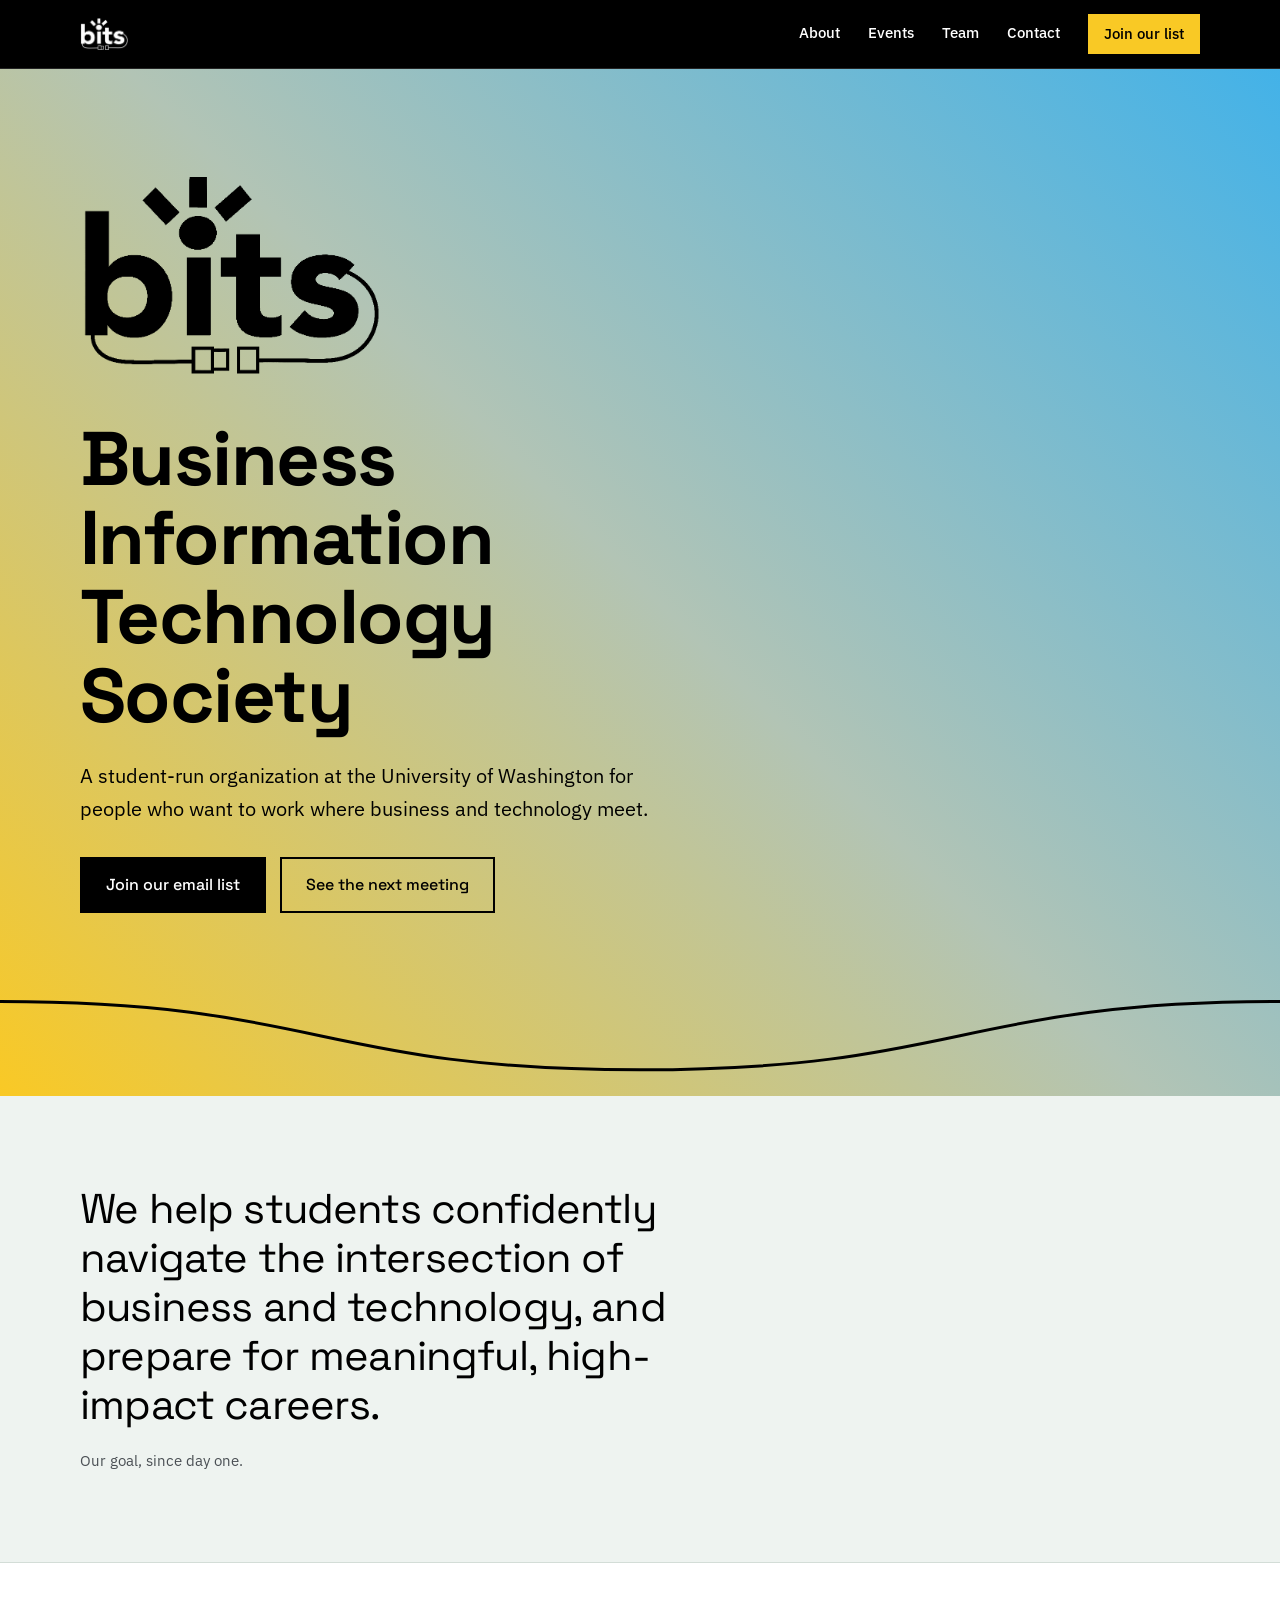
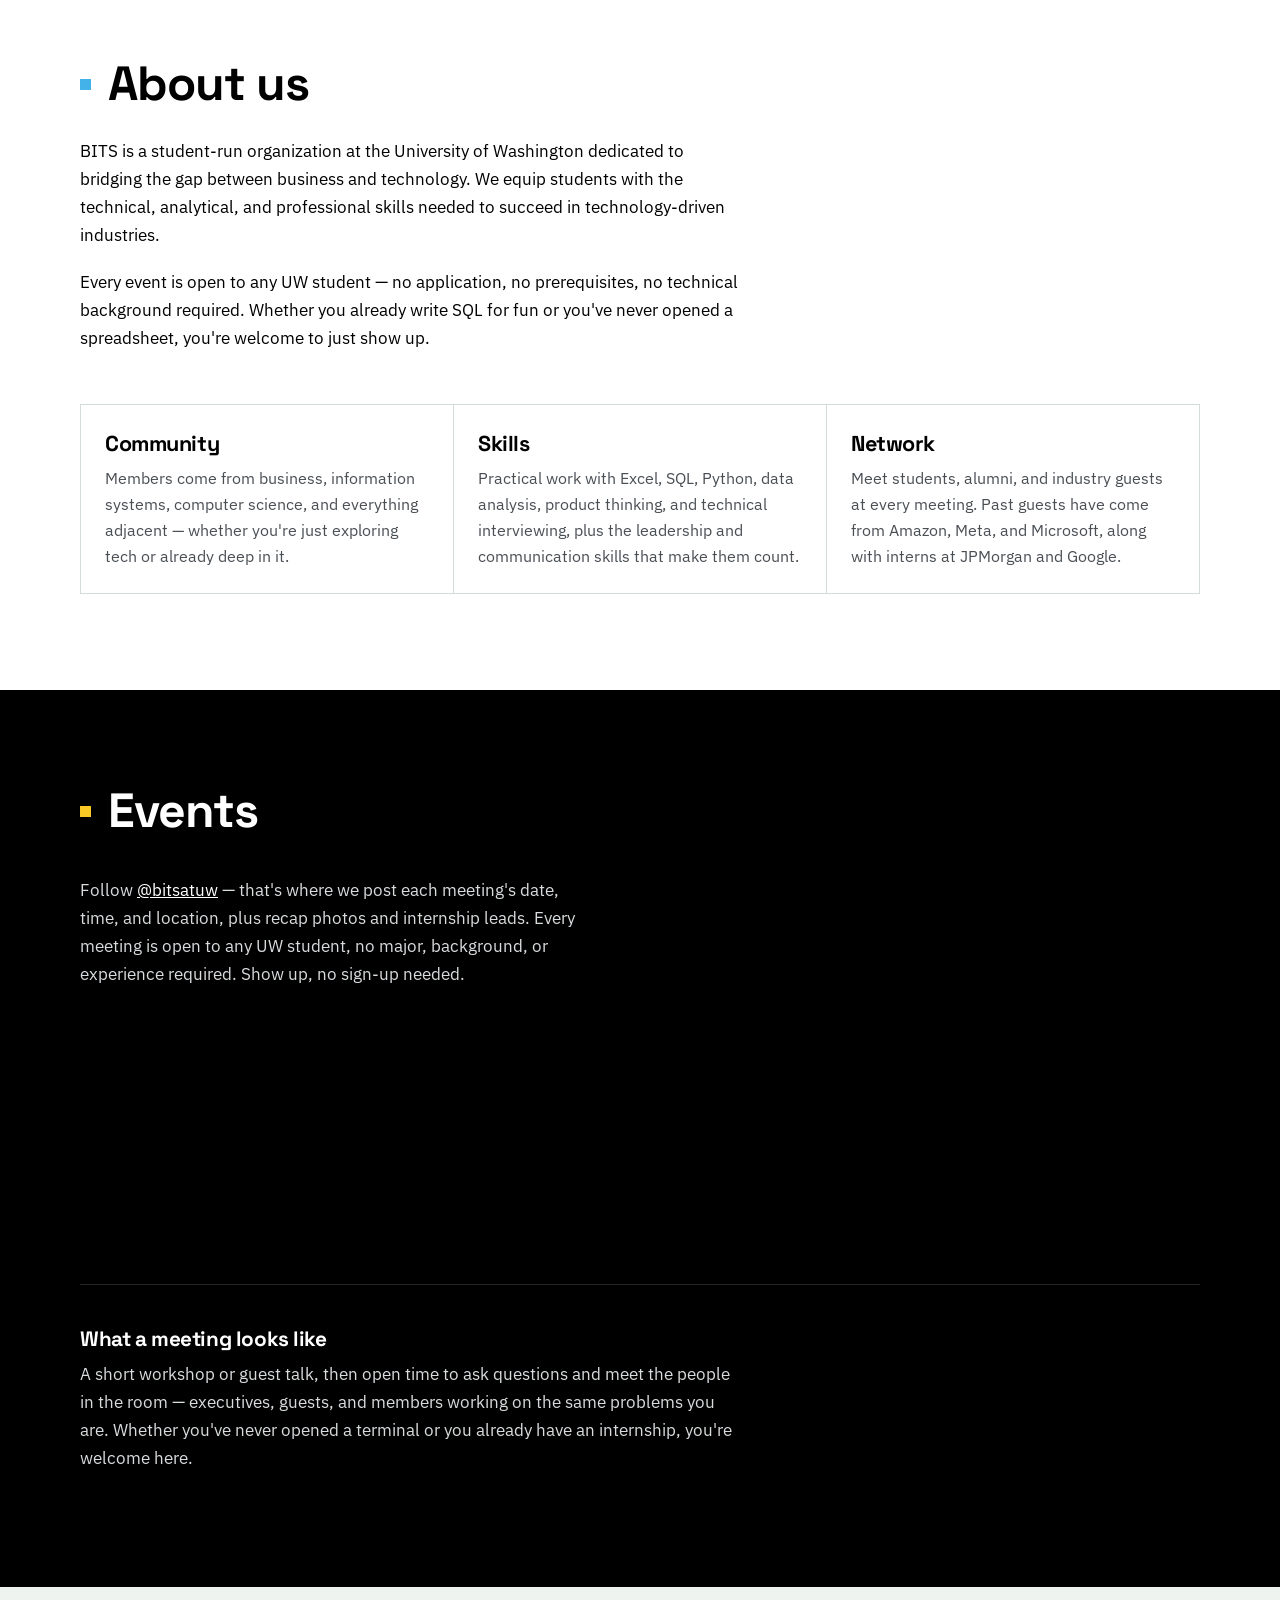
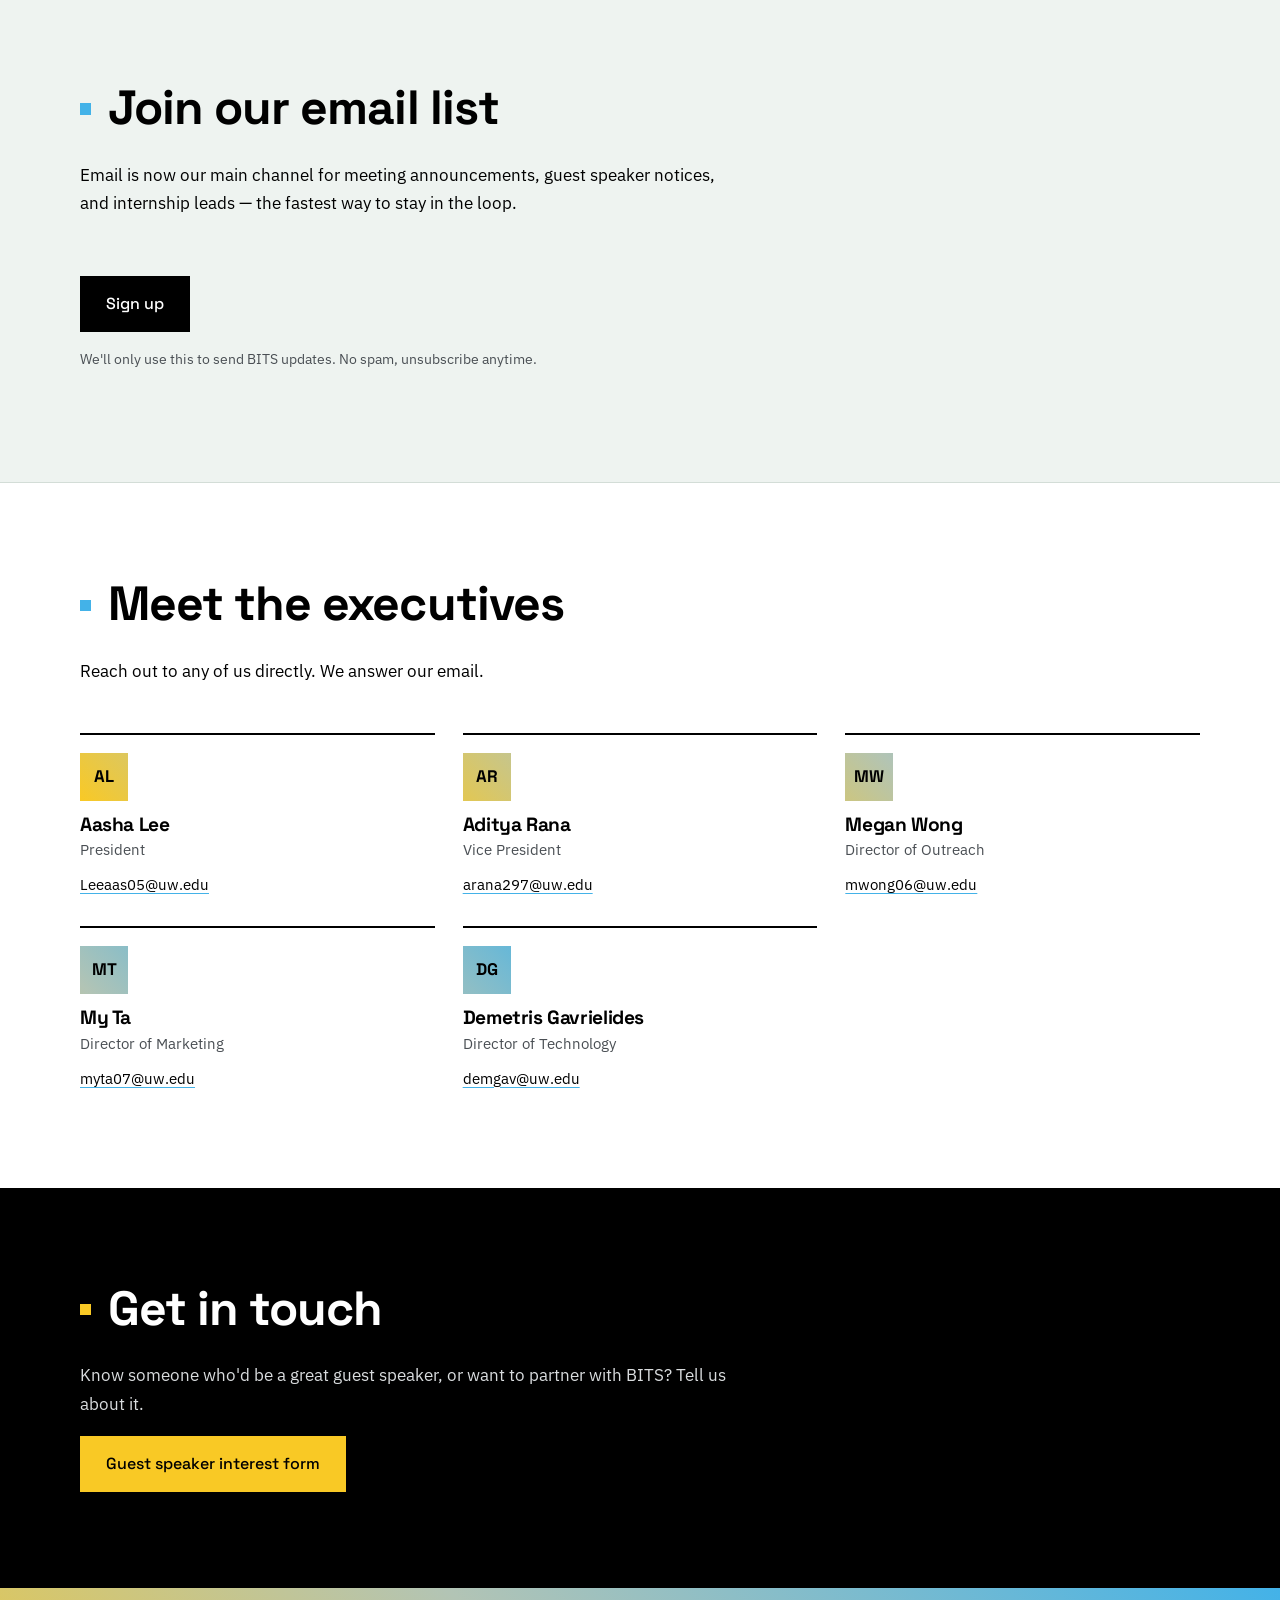
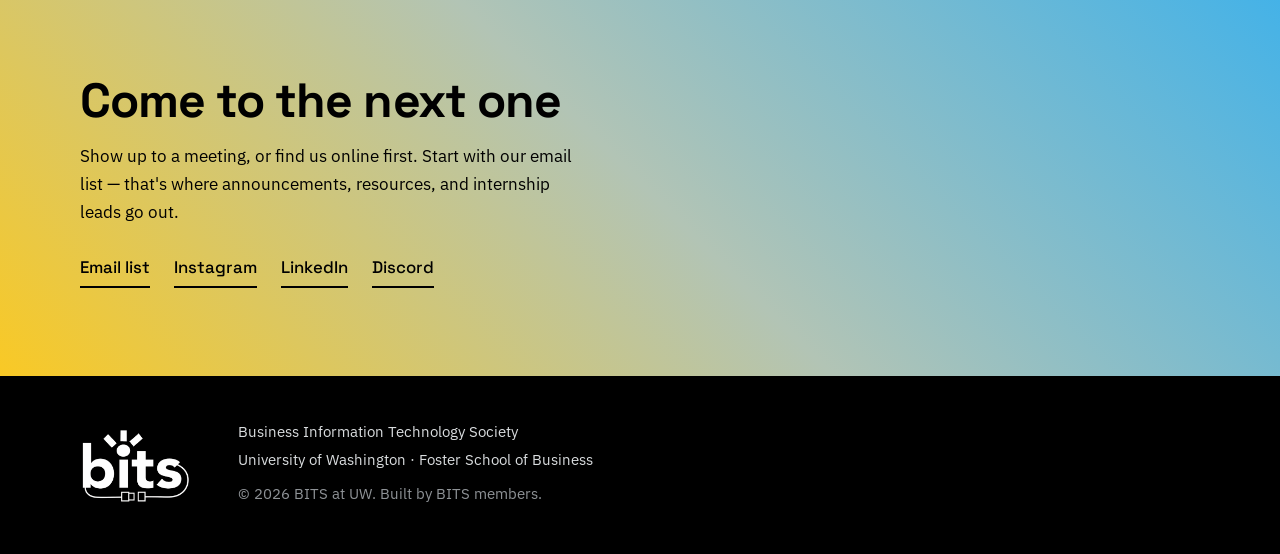
==== commit cddd5c70: "Updated Mailing List" ====
--- a/index.html
+++ b/index.html
@@ -133,29 +133,7 @@
       <p class="lede">Email is now our main channel for meeting announcements, guest speaker
         notices, and internship leads — the fastest way to stay in the loop.</p>
 
-      <!--
-        TODO (BITS exec): this form isn't wired to anything yet — it just holds the layout.
-        Pick one option below and drop the real fields/action in. See the README section
-        "Email list signup" for step-by-step instructions for each option.
-
-        Option A — Google Form: replace the <form> tag's action with your form's
-          "formResponse" URL, and change each input's name to the matching entry.NNNNNN ID.
-        Option B — Mailchimp / another ESP embed: replace this whole <form> with the
-          embed code your provider gives you.
-        Option C — Formspree (no backend needed): replace the action URL with
-          https://formspree.io/f/yourFormID and this form works as-is.
-      -->
-      <form class="signup-form" action="#" method="POST">
-        <div class="signup-field">
-          <label for="signup-name">Name</label>
-          <input id="signup-name" name="name" type="text" autocomplete="name" required>
-        </div>
-        <div class="signup-field">
-          <label for="signup-email">UW email</label>
-          <input id="signup-email" name="email" type="email" autocomplete="email" required>
-        </div>
-        <button class="btn btn-solid" type="submit">Sign up</button>
-      </form>
+      <a class="btn btn-solid signup-btn" href="https://89fc0ebf.sibforms.com/serve/[base64]" target="_blank" rel="noopener">Sign up</a>
       <p class="signup-note">We'll only use this to send BITS updates. No spam, unsubscribe anytime.</p>
     </div>
   </section>
--- a/css/styles.css
+++ b/css/styles.css
@@ -265,27 +265,7 @@
 
 .section-signup { background: var(--wash); border-bottom: 1px solid var(--rule); }
 
-.signup-form {
-  display: flex; flex-wrap: wrap; align-items: end; gap: 1.25rem;
-  margin-top: clamp(1.75rem, 4vw, 2.5rem);
-  max-width: 40rem;
-}
-
-.signup-field { display: flex; flex-direction: column; gap: .4rem; flex: 1 1 14rem; }
-
-.signup-field label {
-  font-family: var(--display); font-size: .875rem; font-weight: 500; color: var(--grey);
-}
-
-.signup-field input {
-  font: inherit; font-size: 1rem;
-  padding: .7rem .85rem;
-  border: 2px solid var(--ink);
-  background: var(--paper); color: var(--ink);
-}
-.signup-field input:focus-visible { outline-offset: 2px; }
-
-.signup-form .btn { flex: 0 0 auto; }
+.signup-btn { margin-top: clamp(1.75rem, 4vw, 2.5rem); }
 
 .signup-note { margin-top: 1rem; font-size: .875rem; color: var(--grey); }
 
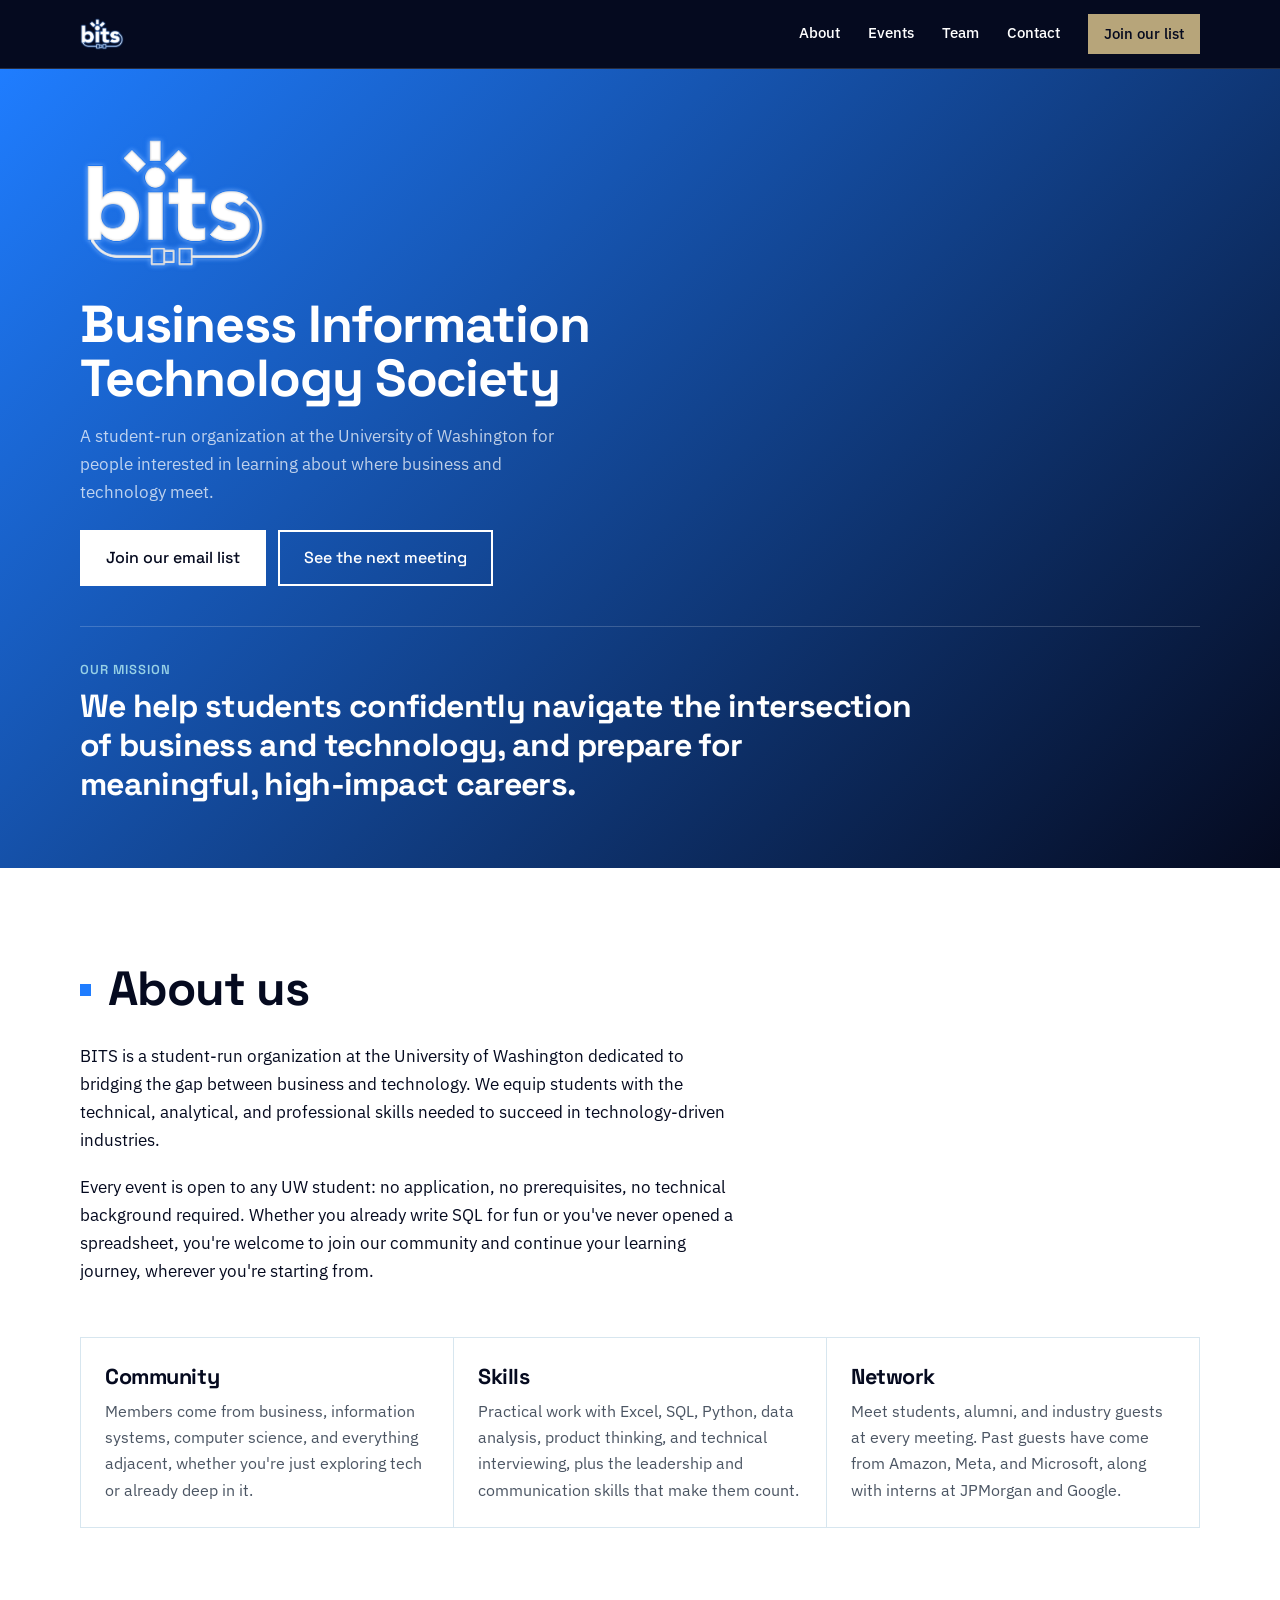
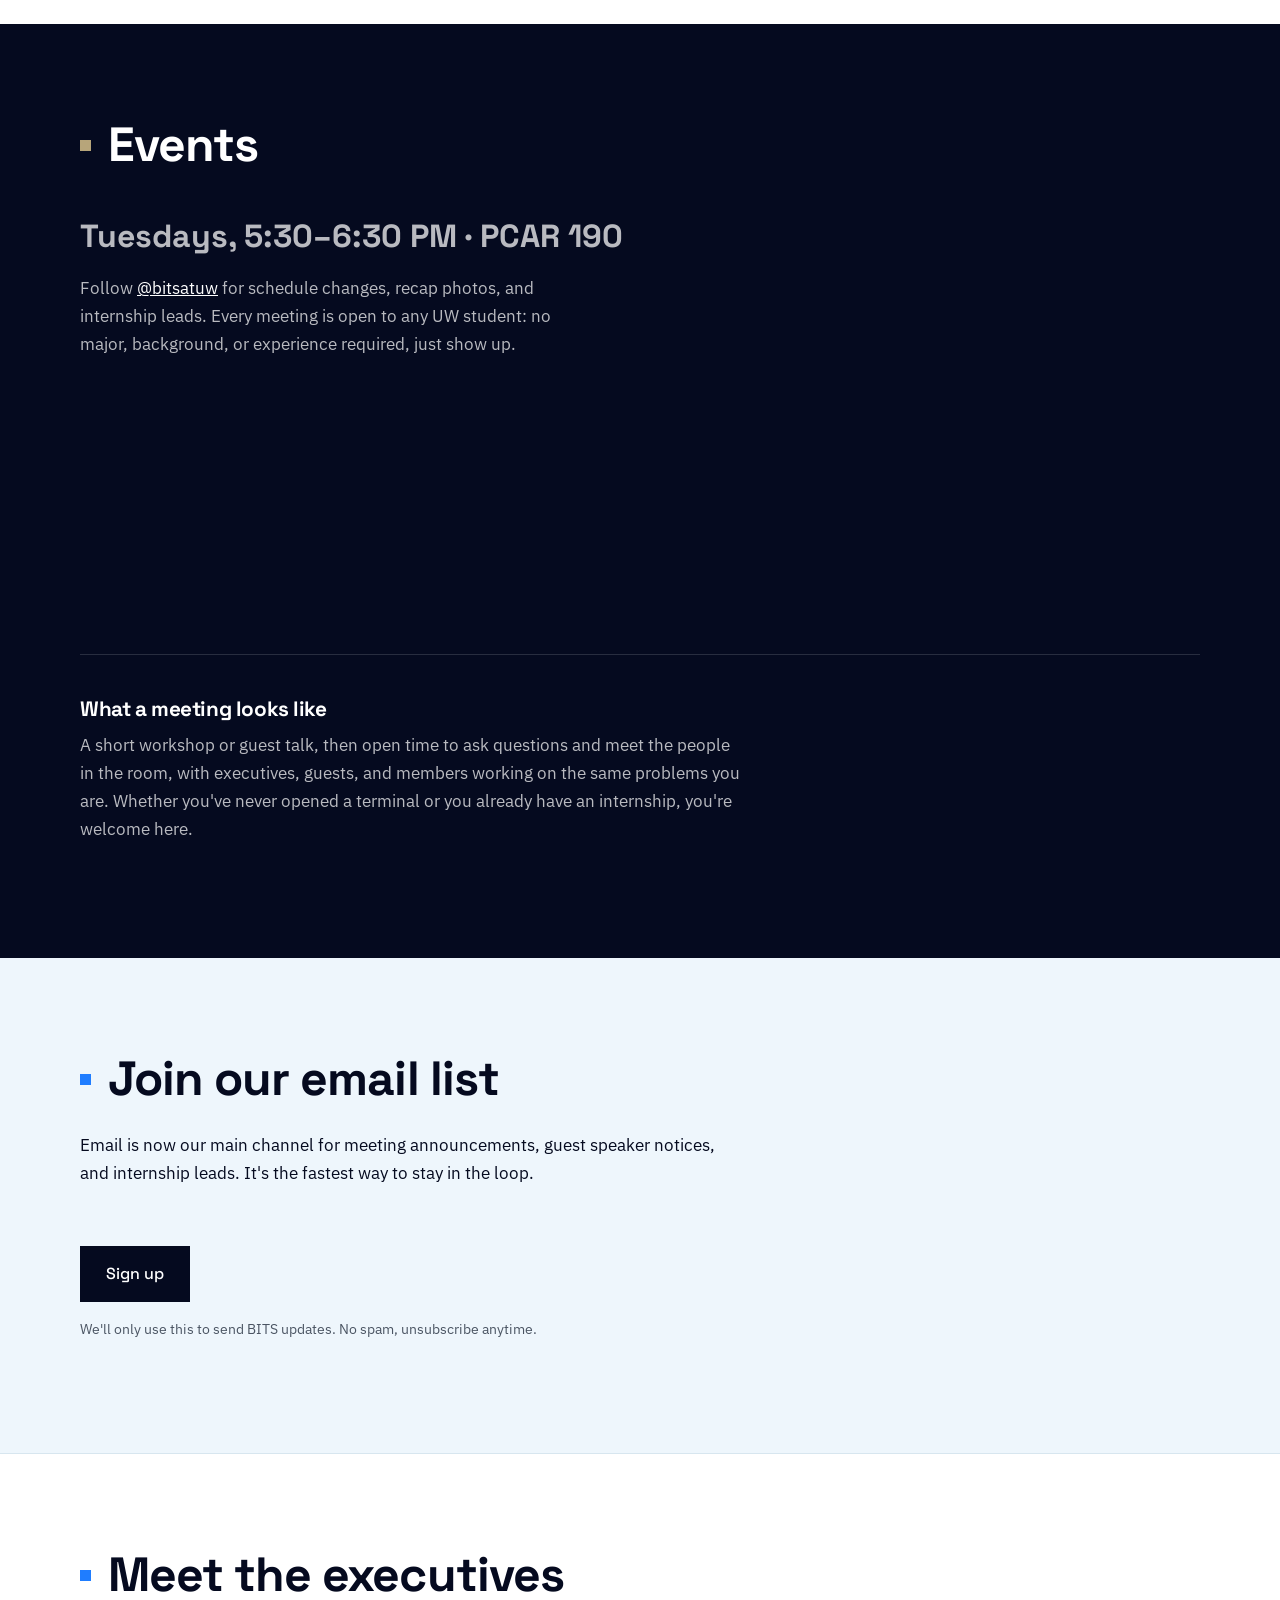
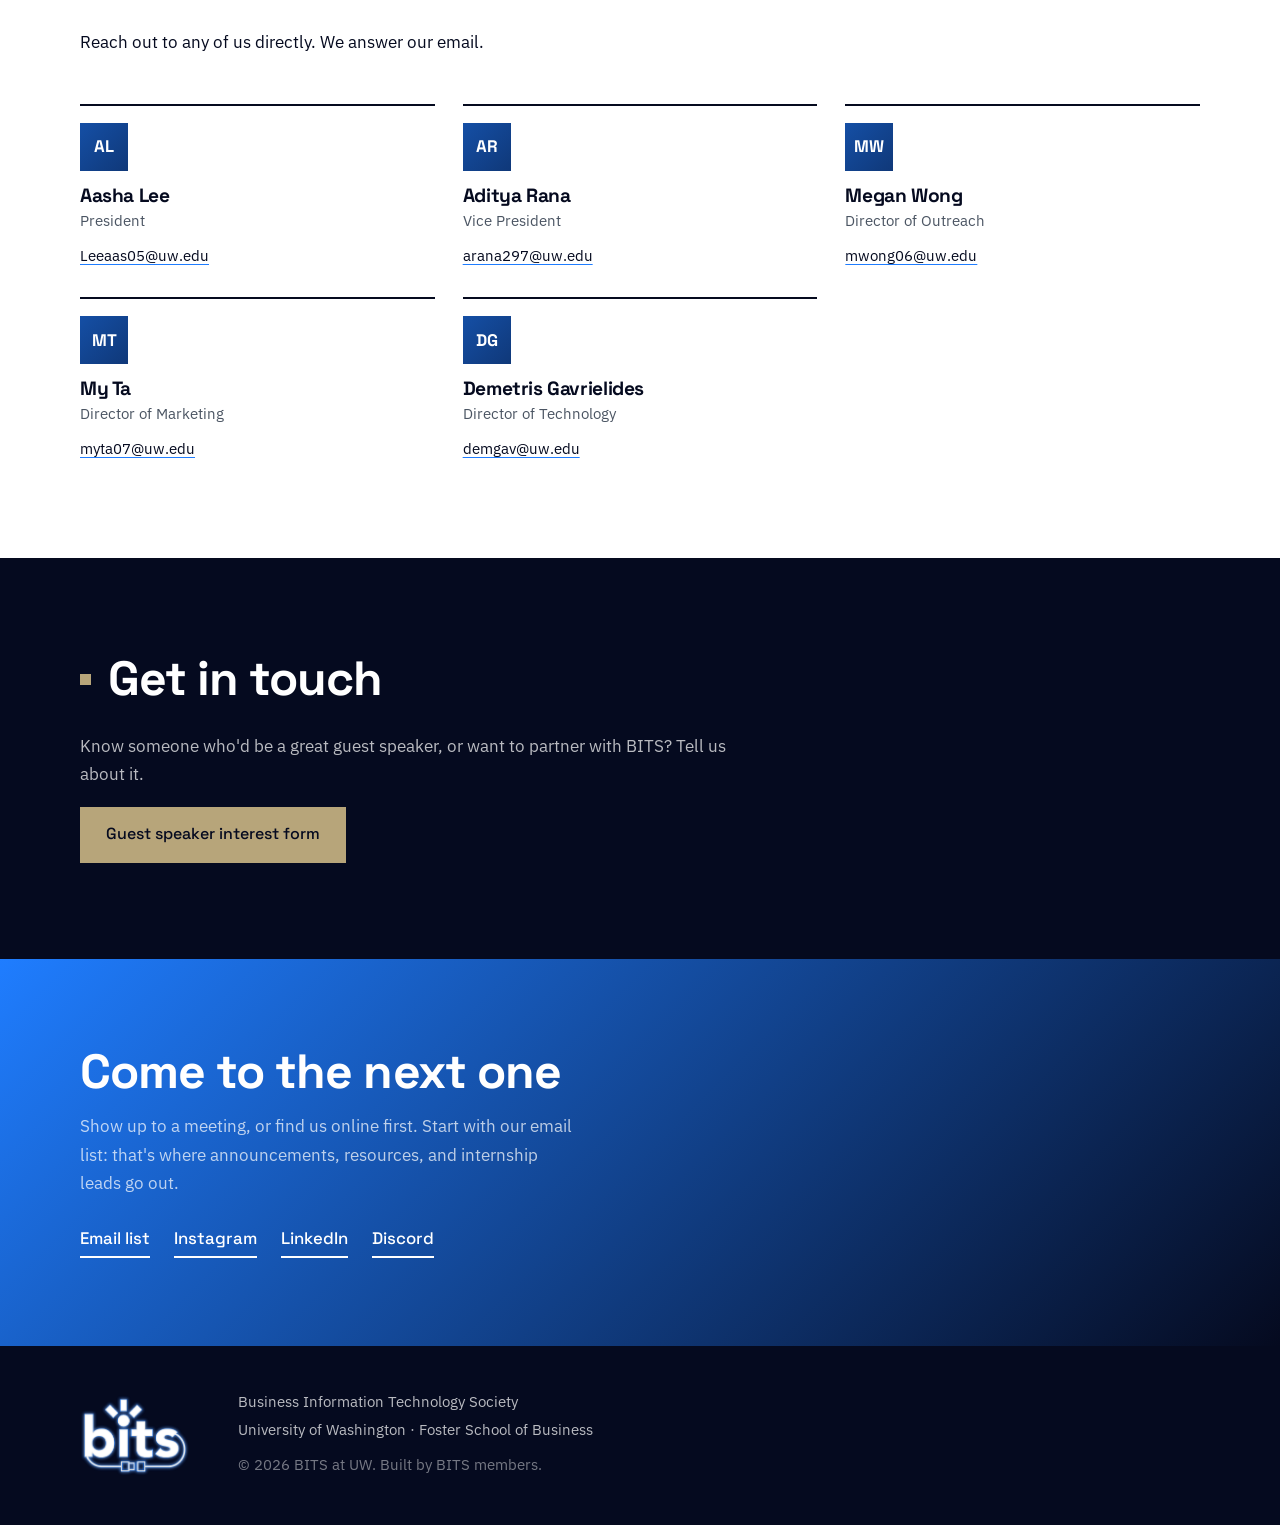
==== commit f0aa8c05: "Add files via upload" ====
--- a/index.html
+++ b/index.html
@@ -3,15 +3,15 @@
 <head>
 <meta charset="utf-8">
 <meta name="viewport" content="width=device-width, initial-scale=1">
-<title>BITS at UW — Business Information Technology Society</title>
+<title>BITS at UW: Business Information Technology Society</title>
 <meta name="description" content="BITS is a student-run organization at the University of Washington bridging business and technology through practical skills, community, and industry connections.">
 
-<meta property="og:title" content="BITS at UW — Business Information Technology Society">
+<meta property="og:title" content="BITS at UW: Business Information Technology Society">
 <meta property="og:description" content="A student org at the University of Washington bridging business and technology.">
 <meta property="og:type" content="website">
-<meta property="og:image" content="assets/BITS_Logo_Black_Transparent_Crop.png">
-
-<link rel="icon" href="assets/BITS_Logo_Black_Transparent_Crop.png">
+<meta property="og:image" content="assets/social-card.jpg">
+
+<link rel="icon" href="assets/favicon.png">
 <link rel="preconnect" href="https://fonts.googleapis.com">
 <link rel="preconnect" href="https://fonts.gstatic.com" crossorigin>
 <link href="https://fonts.googleapis.com/css2?family=Space+Grotesk:wght@500;700&family=IBM+Plex+Sans:ital,wght@0,400;0,500;0,600;1,400&display=swap" rel="stylesheet">
@@ -24,7 +24,7 @@
 <header class="nav" id="nav">
   <div class="nav-inner">
     <a class="nav-mark" href="#top" aria-label="BITS home">
-      <img src="assets/BITS_Logo_Transparent_Cropped.png" alt="BITS">
+      <img src="assets/BITS_Logo_Primary.png" alt="BITS">
     </a>
     <button class="nav-toggle" id="navToggle" aria-expanded="false" aria-controls="navLinks">
       <span></span><span></span><span></span>
@@ -45,27 +45,21 @@
   <!-- ── Hero ─────────────────────────────────────────── -->
   <section class="hero" id="top">
     <div class="hero-inner">
-      <img class="hero-logo" src="assets/BITS_Logo_Black_Transparent_Crop.png"
+      <img class="hero-logo" src="assets/BITS_Logo_Primary.png"
            alt="BITS logo: the word bits with a spark above the i and a cable looping beneath">
-      <h1>Business Information<br>Technology Society</h1>
+      <h1>Business Information Technology Society</h1>
       <p class="hero-sub">A student-run organization at the University of Washington for people
-        who want to work where business and technology meet.</p>
+        interested in learning about where business and technology meet.</p>
       <div class="hero-actions">
         <a class="btn btn-solid" href="#email-list">Join our email list</a>
         <a class="btn btn-ghost" href="#events">See the next meeting</a>
       </div>
-    </div>
-    <svg class="hero-cable" viewBox="0 0 1200 120" preserveAspectRatio="none" aria-hidden="true">
-      <path d="M0,10 C300,10 300,90 600,90 C900,90 900,10 1200,10" />
-    </svg>
-  </section>
-
-  <!-- ── Mission ──────────────────────────────────────── -->
-  <section class="mission">
-    <div class="wrap">
-      <p class="mission-text">We help students confidently navigate the intersection of business
-        and technology, and prepare for meaningful, high-impact careers.</p>
-      <p class="mission-by">Our goal, since day one.</p>
+
+      <div class="hero-mission-wrap">
+        <p class="hero-eyebrow">Our mission</p>
+        <p class="hero-mission">We help students confidently navigate the intersection of business
+          and technology, and prepare for meaningful, high-impact careers.</p>
+      </div>
     </div>
   </section>
 
@@ -77,16 +71,17 @@
         <p>BITS is a student-run organization at the University of Washington dedicated to bridging
           the gap between business and technology. We equip students with the technical, analytical,
           and professional skills needed to succeed in technology-driven industries.</p>
-        <p>Every event is open to any UW student — no application, no prerequisites, no
+        <p>Every event is open to any UW student: no application, no prerequisites, no
           technical background required. Whether you already write SQL for fun or you've
-          never opened a spreadsheet, you're welcome to just show up.</p>
+          never opened a spreadsheet, you're welcome to join our community and continue
+          your learning journey, wherever you're starting from.</p>
       </div>
 
       <ul class="pillars">
         <li class="pillar">
           <h3>Community</h3>
           <p>Members come from business, information systems, computer science, and everything
-            adjacent — whether you're just exploring tech or already deep in it.</p>
+            adjacent, whether you're just exploring tech or already deep in it.</p>
         </li>
         <li class="pillar">
           <h3>Skills</h3>
@@ -108,9 +103,10 @@
       <h2 class="section-title">Events</h2>
 
       <div class="event-instagram" id="instagram">
-        <p class="event-note">Follow <a href="https://www.instagram.com/bitsatuw/" target="_blank" rel="noopener">@bitsatuw</a> — that's where we post each meeting's date, time,
-          and location, plus recap photos and internship leads. Every meeting is open to any
-          UW student, no major, background, or experience required. Show up, no sign-up needed.</p>
+        <p class="event-schedule">Tuesdays, 5:30–6:30 PM · PCAR 190</p>
+        <p class="event-note">Follow <a href="https://www.instagram.com/bitsatuw/" target="_blank" rel="noopener">@bitsatuw</a> for schedule changes, recap photos, and internship
+          leads. Every meeting is open to any UW student: no major, background, or experience
+          required, just show up.</p>
         <div class="insta-embed">
           <script src="https://elfsightcdn.com/platform.js" async></script>
           <div class="elfsight-app-6d069763-a333-477a-80e8-5a832ea95518" data-elfsight-app-lazy></div>
@@ -120,7 +116,7 @@
       <div class="event-list">
         <h3 class="sub-title">What a meeting looks like</h3>
         <p>A short workshop or guest talk, then open time to ask questions and meet the people in the
-          room — executives, guests, and members working on the same problems you are. Whether
+          room, with executives, guests, and members working on the same problems you are. Whether
           you've never opened a terminal or you already have an internship, you're welcome here.</p>
       </div>
     </div>
@@ -131,7 +127,7 @@
     <div class="wrap">
       <h2 class="section-title">Join our email list</h2>
       <p class="lede">Email is now our main channel for meeting announcements, guest speaker
-        notices, and internship leads — the fastest way to stay in the loop.</p>
+        notices, and internship leads. It's the fastest way to stay in the loop.</p>
 
       <a class="btn btn-solid signup-btn" href="https://89fc0ebf.sibforms.com/serve/[base64]" target="_blank" rel="noopener">Sign up</a>
       <p class="signup-note">We'll only use this to send BITS updates. No spam, unsubscribe anytime.</p>
@@ -193,12 +189,12 @@
   <section class="join" id="join">
     <div class="wrap">
       <h2>Come to the next one</h2>
-      <p>Show up to a meeting, or find us online first. Start with our email list — that's
+      <p>Show up to a meeting, or find us online first. Start with our email list: that's
         where announcements, resources, and internship leads go out.</p>
       <div class="join-links">
         <a href="#email-list">Email list</a>
         <a href="https://www.instagram.com/bitsatuw/" target="_blank" rel="noopener">Instagram</a>
-        <a href="https://www.linkedin.com/company/uwbits" target="_blank" rel="noopener">LinkedIn</a>
+        <a href="https://www.linkedin.com/company/bitsatuw/" target="_blank" rel="noopener">LinkedIn</a>
         <a href="https://discord.gg/CEKbdgX9" target="_blank" rel="noopener">Discord</a>
       </div>
     </div>
@@ -208,7 +204,7 @@
 
 <footer class="footer">
   <div class="wrap footer-inner">
-    <img class="footer-logo" src="assets/BITS_Logo_Transparent_Cropped.png" alt="BITS">
+    <img class="footer-logo" src="assets/BITS_Logo_Primary.png" alt="BITS">
     <div class="footer-meta">
       <p>Business Information Technology Society</p>
       <p>University of Washington · Foster School of Business</p>
--- a/css/styles.css
+++ b/css/styles.css
@@ -1,23 +1,25 @@
 /* ==========================================================================
    BITS at UW — stylesheet
-   Palette: black and white from the logo, plus the sun-to-sky gradient
-   (yellow, sage, blue) supplied by the club. The gradient is used for the
-   hero and the closing "join" band; everything between stays black and white.
+   Official palette: Primary Blue, Light Teal, Husky Gold, White, Deep Navy.
+   Dark sections (nav, hero, events, contact, join, footer) run on the navy
+   background with a primary-blue-to-navy gradient for the hero and join
+   bands; light sections (about, signup, team) stay white with a pale teal
+   tint for secondary backgrounds.
    ========================================================================== */
 
 :root {
-  --ink:    #000000;
-  --paper:  #FFFFFF;
-  --sun:    #F9C925;   /* gradient start, bottom-left */
-  --sage:   #B2C4B5;   /* gradient midpoint           */
-  --sky:    #43B2E8;   /* gradient end, top-right     */
-  --deep:   #0B5A82;   /* darker sky for text and focus on light backgrounds */
-  --grey:   #4A4F54;
-  --wash:   #EEF3F0;   /* pale sage tint */
-  --rule:   #D3DDD7;
-  --soft:   #D9DCDE;
-
-  --spectrum: linear-gradient(45deg, var(--sun) 0%, var(--sage) 50%, var(--sky) 100%);
+  --primary: #1F7DFF;  /* brand primary blue */
+  --teal:    #96D0E6;  /* brand accent #1 — light teal */
+  --gold:    #B7A57A;  /* brand accent #2 — Husky Gold */
+  --paper:   #FFFFFF;  /* brand neutral — white */
+  --ink:     #050A1F;  /* brand background — deep navy; also default dark/text color */
+  --deep:    #145DC2;  /* darker primary, for link hover + focus rings on light backgrounds */
+  --grey:    #4B5563;
+  --wash:    #EEF6FC;  /* pale teal tint for light section backgrounds */
+  --rule:    #D7E6EF;  /* pale teal-grey border */
+  --soft:    rgba(255,255,255,.72); /* muted body text on dark sections */
+
+  --spectrum: linear-gradient(135deg, var(--primary) 0%, var(--ink) 100%);
 
   --display: "Space Grotesk", "Helvetica Neue", Arial, sans-serif;
   --body: "IBM Plex Sans", "Segoe UI", Helvetica, Arial, sans-serif;
@@ -56,7 +58,7 @@
 :focus-visible { outline: 3px solid var(--deep); outline-offset: 3px; }
 .nav :focus-visible,
 .section-dark :focus-visible,
-.footer :focus-visible { outline-color: var(--sun); }
+.footer :focus-visible { outline-color: var(--gold); }
 
 .wrap { width: min(100% - (var(--gutter) * 2), var(--wrap)); margin-inline: auto; }
 
@@ -99,10 +101,10 @@
   padding-block: .35rem;
   border-bottom: 2px solid transparent;
 }
-.nav-links a:hover { border-bottom-color: var(--sun); }
+.nav-links a:hover { border-bottom-color: var(--gold); }
 
 .nav-cta {
-  background: var(--sun); color: var(--ink) !important;
+  background: var(--gold); color: var(--ink) !important;
   padding: .5rem 1rem !important; border-bottom: none !important;
 }
 .nav-cta:hover { background: var(--paper); }
@@ -129,42 +131,64 @@
 }
 
 /* ── Hero ─────────────────────────────────────────────────────────────── */
+/* Shortened: no wave graphic, no separate mission band — the mission
+   statement lives inside the hero itself, under a thin divider. */
 
 .hero {
   position: relative;
   background: var(--spectrum);
-  color: var(--ink);
-  padding-block: clamp(3.5rem, 9vw, 6.5rem) 0;
-  overflow: hidden;
+  color: var(--paper);
+  padding-block: clamp(2.5rem, 5.5vw, 4rem);
 }
 
 .hero-inner {
   width: min(100% - (var(--gutter) * 2), var(--wrap));
   margin-inline: auto;
-  padding-bottom: clamp(3rem, 7vw, 5rem);
 }
 
 .hero-logo {
-  width: clamp(190px, 26vw, 300px);
-  margin-bottom: clamp(1.75rem, 4vw, 2.75rem);
+  width: clamp(140px, 15vw, 190px);
+  margin-bottom: clamp(1.1rem, 2.3vw, 1.5rem);
 }
 
 .hero h1 {
-  font-size: clamp(2.35rem, 7vw, 4.75rem);
-  max-width: 14ch;
+  font-size: clamp(1.9rem, 4.5vw, 3.25rem);
+  max-width: 22ch;
+  color: var(--paper);
 }
 
 .hero-sub {
-  margin-top: 1.5rem;
-  font-size: clamp(1.0625rem, 1rem + .35vw, 1.25rem);
-  color: var(--ink);
+  margin-top: 1.1rem;
+  font-size: clamp(1rem, .95rem + .25vw, 1.0625rem);
+  color: var(--soft);
   max-width: 48ch;
 }
 
-.hero-actions { display: flex; flex-wrap: wrap; gap: .85rem; margin-top: 2rem; }
-
-.hero-cable { display: block; width: 100%; height: clamp(48px, 8vw, 110px); }
-.hero-cable path { fill: none; stroke: var(--ink); stroke-width: 3; vector-effect: non-scaling-stroke; }
+.hero-actions { display: flex; flex-wrap: wrap; gap: .75rem; margin-top: 1.5rem; }
+
+.hero .btn-solid { background: var(--paper); color: var(--ink); border-color: var(--paper); }
+.hero .btn-solid:hover { background: var(--gold); border-color: var(--gold); color: var(--ink); }
+.hero .btn-ghost { color: var(--paper); border-color: var(--paper); }
+.hero .btn-ghost:hover { background: var(--paper); color: var(--ink); }
+
+.hero-mission-wrap {
+  margin-top: clamp(1.75rem, 4vw, 2.5rem);
+  padding-top: clamp(1.25rem, 3vw, 2rem);
+  border-top: 1px solid rgba(255,255,255,.18);
+}
+
+.hero-eyebrow {
+  font-family: var(--display); font-weight: 600; font-size: .8125rem;
+  letter-spacing: .08em; text-transform: uppercase;
+  color: var(--teal); margin-bottom: .4rem;
+}
+
+.hero-mission {
+  font-family: var(--display); font-weight: 700;
+  font-size: clamp(1.3rem, 2.8vw, 2rem);
+  line-height: 1.22; letter-spacing: -.02em;
+  max-width: 40ch; color: var(--paper); margin: 0;
+}
 
 /* ── Buttons ──────────────────────────────────────────────────────────── */
 
@@ -185,27 +209,8 @@
 .btn-ghost { background: transparent; color: var(--ink); }
 .btn-ghost:hover { background: var(--ink); color: var(--paper); }
 
-.section-dark .btn-solid { background: var(--sun); color: var(--ink); border-color: var(--sun); }
+.section-dark .btn-solid { background: var(--gold); color: var(--ink); border-color: var(--gold); }
 .section-dark .btn-solid:hover { background: var(--paper); border-color: var(--paper); }
-
-/* ── Mission ──────────────────────────────────────────────────────────── */
-
-.mission {
-  background: var(--wash);
-  padding-block: clamp(3rem, 8vw, 5.5rem);
-  border-bottom: 1px solid var(--rule);
-}
-
-.mission-text {
-  font-family: var(--display);
-  font-size: clamp(1.6rem, 3.6vw, 2.6rem);
-  line-height: 1.18;
-  letter-spacing: -.02em;
-  max-width: 24ch;
-  margin-bottom: 1.25rem;
-}
-
-.mission-by { color: var(--grey); font-size: .9375rem; margin: 0; }
 
 /* ── Generic sections ─────────────────────────────────────────────────── */
 
@@ -226,9 +231,9 @@
   content: "";
   position: absolute; left: 0; top: .42em;
   width: .7rem; height: .7rem;
-  background: var(--sky);
-}
-.section-dark .section-title::before { background: var(--sun); }
+  background: var(--primary);
+}
+.section-dark .section-title::before { background: var(--gold); }
 
 .lede { max-width: var(--measure); font-size: 1.0625rem; }
 .section-dark .lede, .section-dark p { color: var(--soft); }
@@ -251,6 +256,12 @@
 
 /* ── Events ───────────────────────────────────────────────────────────── */
 
+.event-schedule {
+  font-family: var(--display); font-weight: 700;
+  font-size: clamp(1.5rem, 3vw, 2rem);
+  color: var(--gold); margin-bottom: .75rem;
+}
+
 .event-note { font-size: 1.0625rem; margin-bottom: 0; max-width: 52ch; }
 
 .event-instagram { margin-top: clamp(1.75rem, 4vw, 2.5rem); }
@@ -279,14 +290,14 @@
 
 .member { border-top: 2px solid var(--ink); padding-top: 1.1rem; }
 
-/* Each initials tile shows a different slice of the gradient, yellow to blue */
+/* Each initials tile shows a different slice of the primary-to-navy gradient */
 .member-mark {
   font-family: var(--display); font-weight: 700; font-size: 1.05rem;
   width: 3rem; height: 3rem;
   display: grid; place-items: center;
   background: var(--spectrum);
   background-size: 500% 500%;
-  color: var(--ink);
+  color: var(--paper);
   margin-bottom: .9rem;
 }
 .member:nth-child(1) .member-mark { background-position: 0% 100%; }
@@ -298,7 +309,7 @@
 
 .member h3 { font-size: 1.2rem; margin-bottom: .2rem; }
 .member-role { color: var(--grey); font-size: .9375rem; margin-bottom: .45rem; }
-.member a { font-size: .9375rem; text-decoration-color: var(--sky); text-underline-offset: 3px; }
+.member a { font-size: .9375rem; text-decoration-color: var(--primary); text-underline-offset: 3px; }
 .member a:hover { color: var(--deep); }
 
 /* ── Instagram ────────────────────────────────────────────────────────── */
@@ -312,21 +323,22 @@
 
 .join {
   background: var(--spectrum);
-  color: var(--ink);
+  color: var(--paper);
   padding-block: clamp(3.5rem, 9vw, 5.5rem);
 }
 
-.join h2 { font-size: clamp(1.9rem, 4.5vw, 3rem); margin-bottom: 1rem; }
-.join p { color: var(--ink); max-width: 50ch; }
+.join h2 { font-size: clamp(1.9rem, 4.5vw, 3rem); margin-bottom: 1rem; color: var(--paper); }
+.join p { color: var(--soft); max-width: 50ch; }
 
 .join-links { display: flex; flex-wrap: wrap; gap: 1.5rem; margin-top: 1.75rem; }
 
 .join-links a {
   font-family: var(--display); font-weight: 500; font-size: 1.05rem;
   text-decoration: none; padding-bottom: .25rem;
-  border-bottom: 2px solid var(--ink);
-}
-.join-links a:hover { background: var(--ink); color: var(--paper); }
+  border-bottom: 2px solid var(--paper);
+  color: var(--paper);
+}
+.join-links a:hover { background: var(--paper); color: var(--ink); }
 
 /* ── Footer ───────────────────────────────────────────────────────────── */
 
@@ -337,4 +349,4 @@
 .footer-logo { width: 110px; }
 
 .footer-meta p { margin: 0 0 .2rem; font-size: .9375rem; color: var(--soft); }
-.footer-fine { color: #8E9296 !important; margin-top: .6rem !important; }
+.footer-fine { color: rgba(255,255,255,.45) !important; margin-top: .6rem !important; }
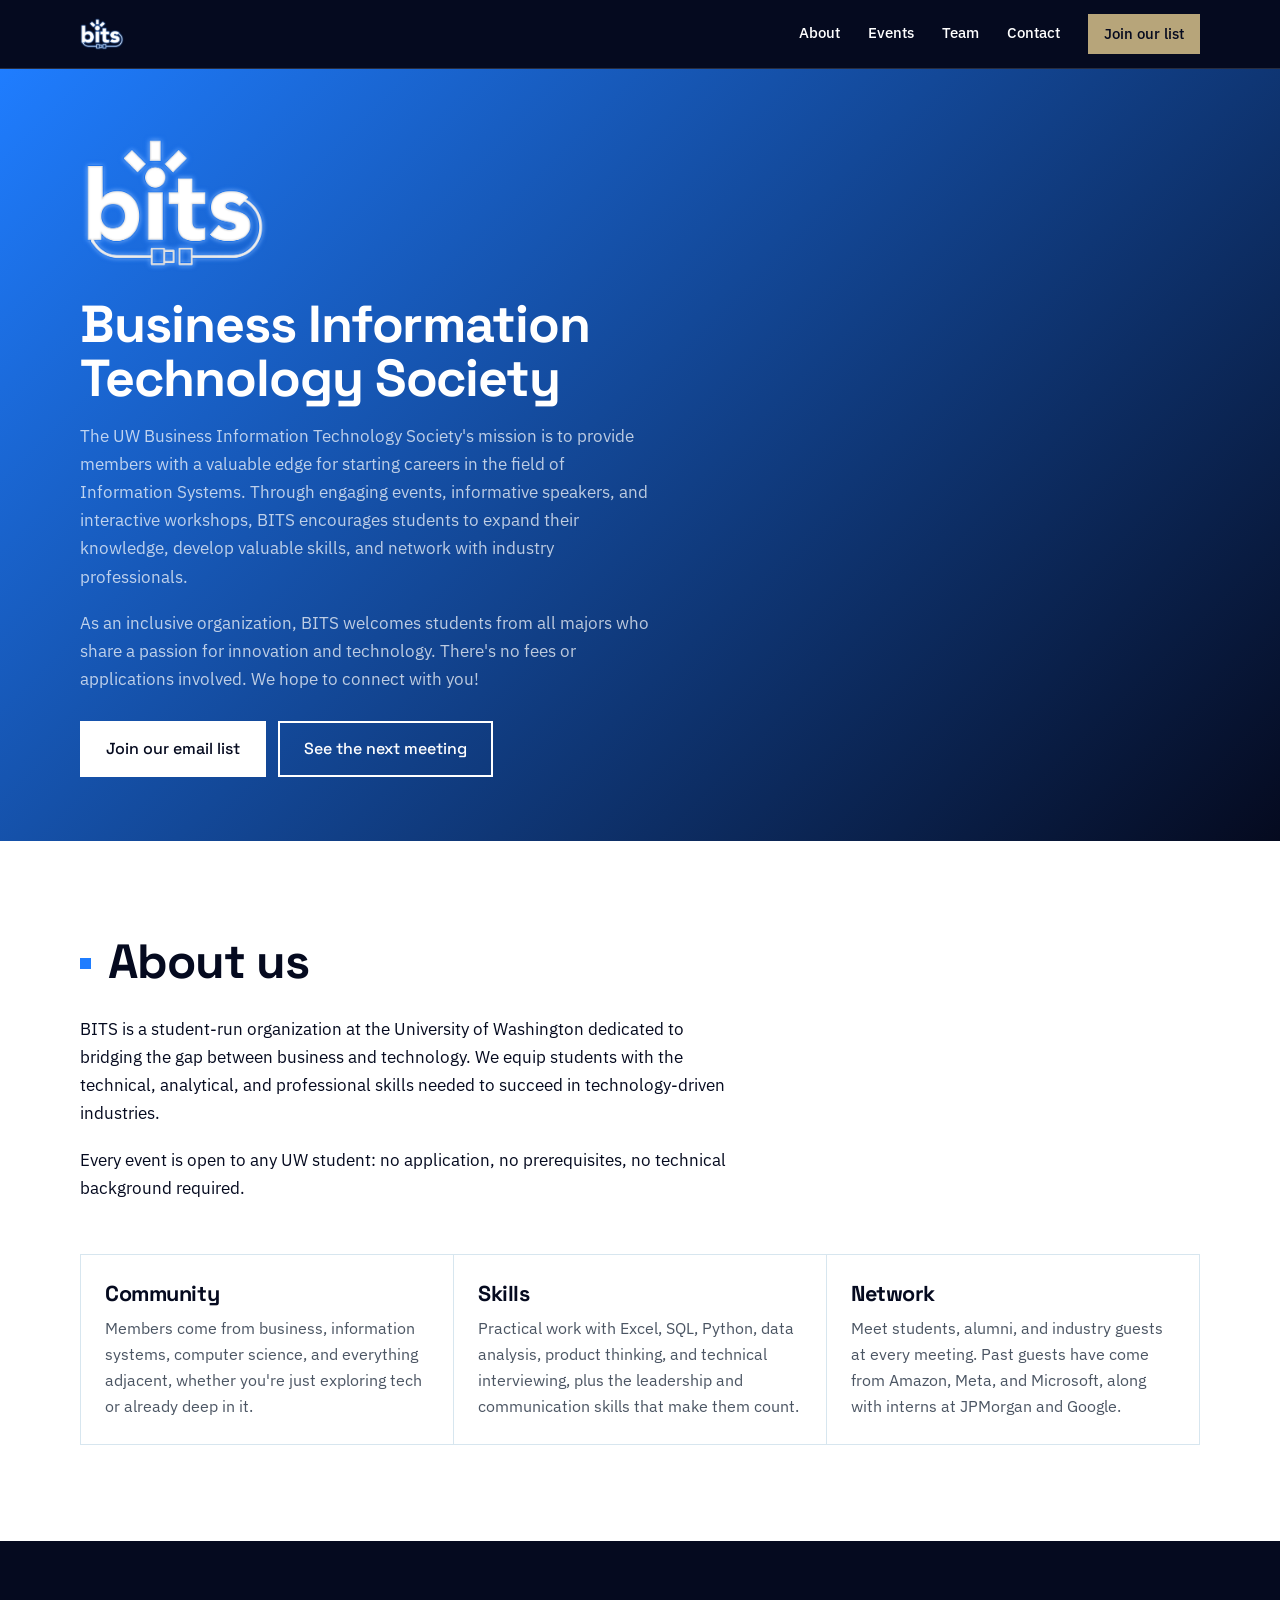
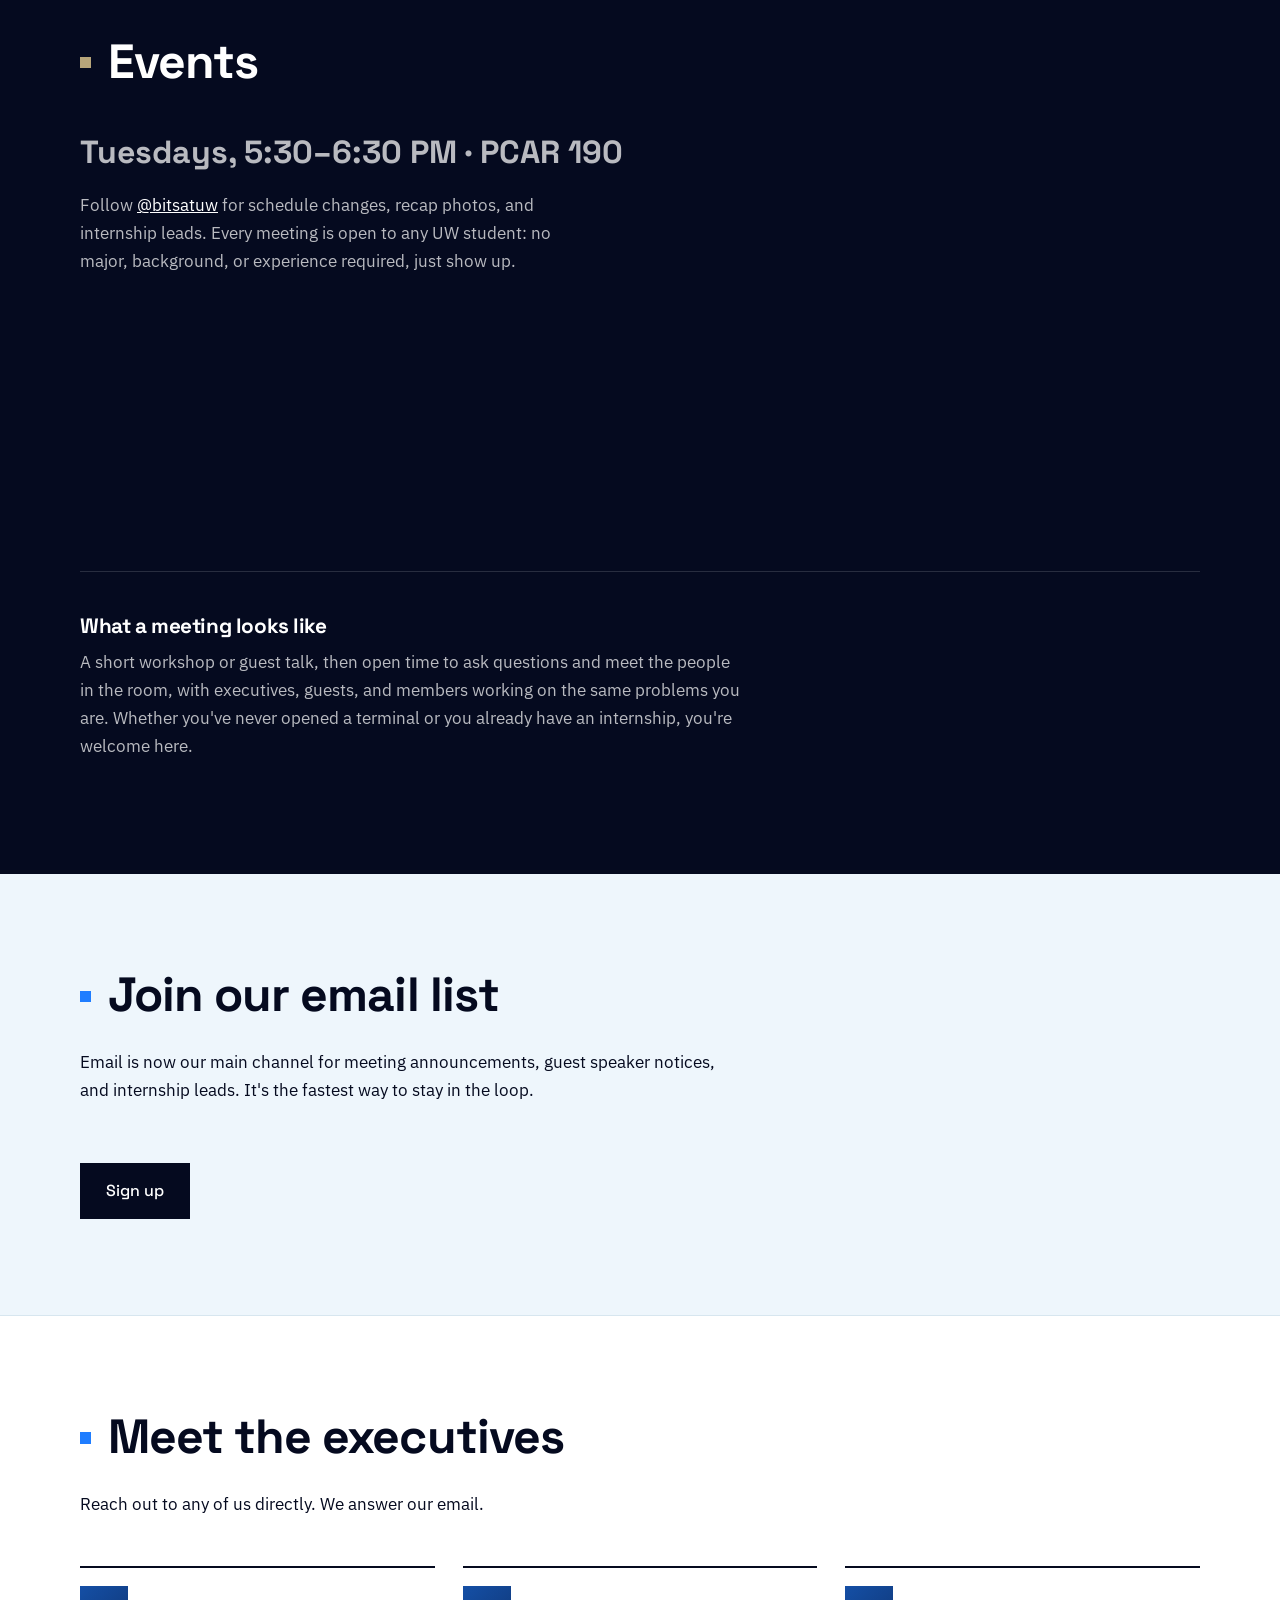
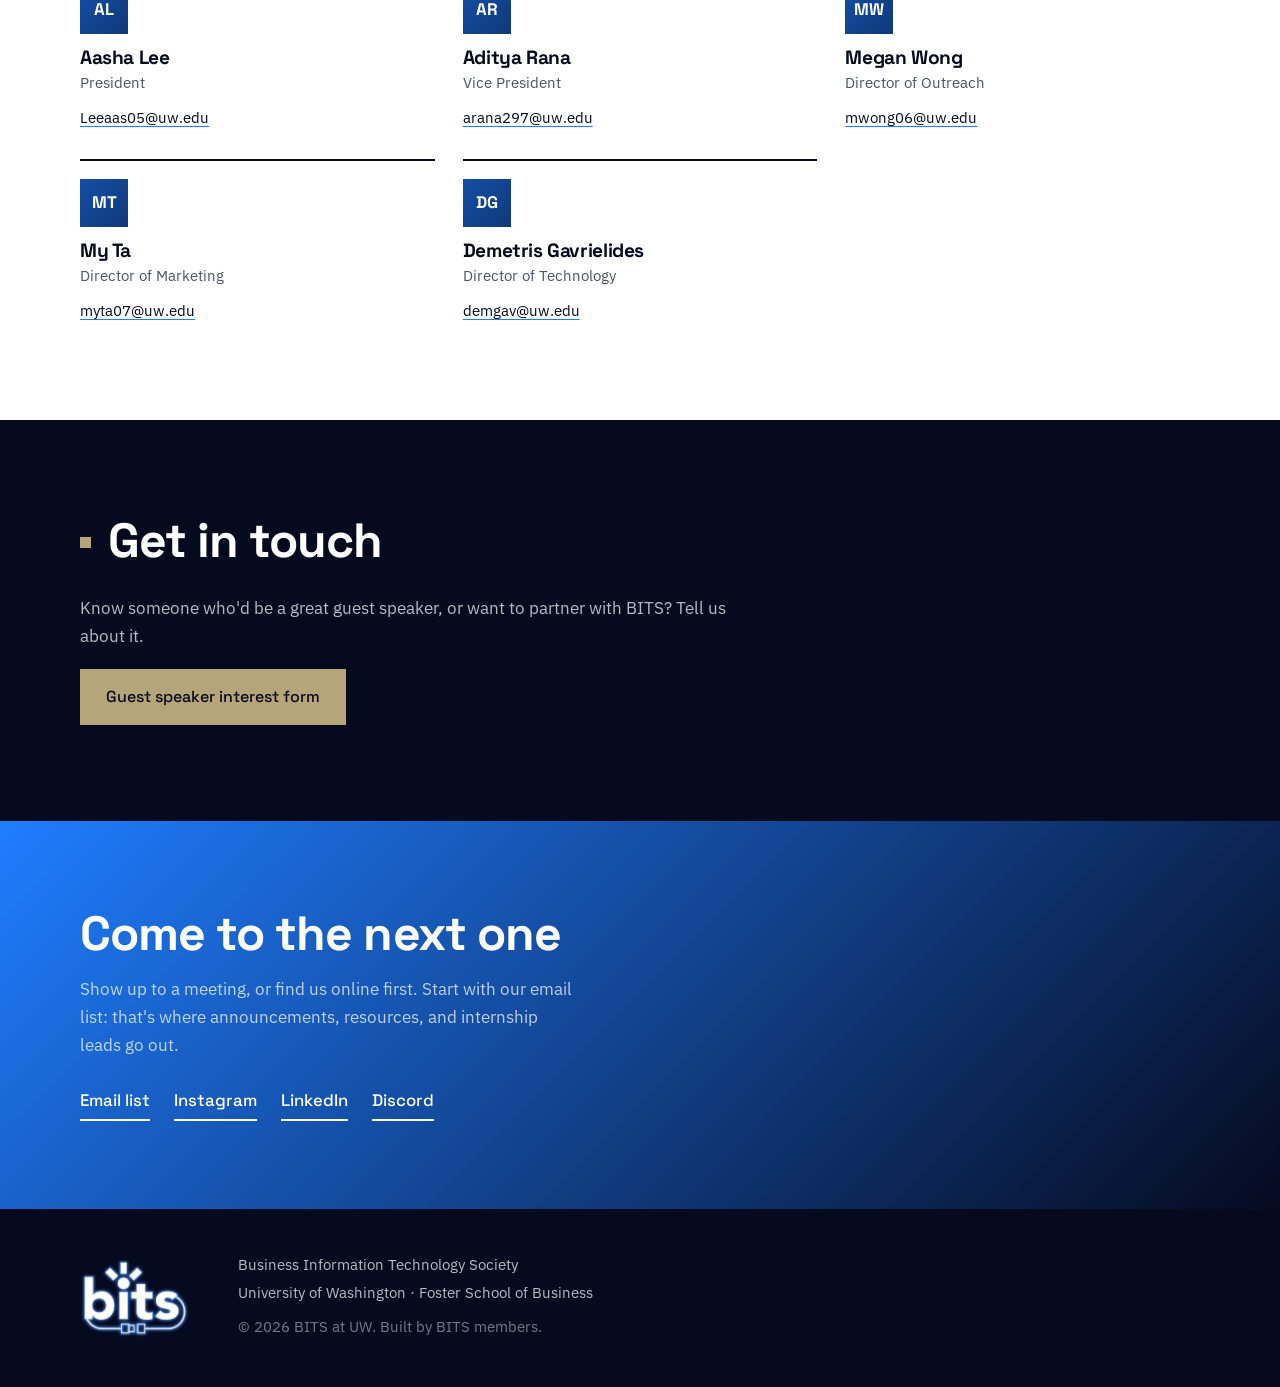
==== commit 2c44f446: "Style Changes" ====
--- a/index.html
+++ b/index.html
@@ -48,17 +48,17 @@
       <img class="hero-logo" src="assets/BITS_Logo_Primary.png"
            alt="BITS logo: the word bits with a spark above the i and a cable looping beneath">
       <h1>Business Information Technology Society</h1>
-      <p class="hero-sub">A student-run organization at the University of Washington for people
-        interested in learning about where business and technology meet.</p>
+      <p class="hero-sub">The UW Business Information Technology Society's mission is to provide
+        members with a valuable edge for starting careers in the field of Information Systems.
+        Through engaging events, informative speakers, and interactive workshops, BITS encourages
+        students to expand their knowledge, develop valuable skills, and network with industry
+        professionals.</p>
+      <p class="hero-sub">As an inclusive organization, BITS welcomes students from all majors who
+        share a passion for innovation and technology. There's no fees or applications involved.
+        We hope to connect with you!</p>
       <div class="hero-actions">
         <a class="btn btn-solid" href="#email-list">Join our email list</a>
         <a class="btn btn-ghost" href="#events">See the next meeting</a>
-      </div>
-
-      <div class="hero-mission-wrap">
-        <p class="hero-eyebrow">Our mission</p>
-        <p class="hero-mission">We help students confidently navigate the intersection of business
-          and technology, and prepare for meaningful, high-impact careers.</p>
       </div>
     </div>
   </section>
@@ -72,9 +72,7 @@
           the gap between business and technology. We equip students with the technical, analytical,
           and professional skills needed to succeed in technology-driven industries.</p>
         <p>Every event is open to any UW student: no application, no prerequisites, no
-          technical background required. Whether you already write SQL for fun or you've
-          never opened a spreadsheet, you're welcome to join our community and continue
-          your learning journey, wherever you're starting from.</p>
+          technical background required.</p>
       </div>
 
       <ul class="pillars">
@@ -130,7 +128,6 @@
         notices, and internship leads. It's the fastest way to stay in the loop.</p>
 
       <a class="btn btn-solid signup-btn" href="https://89fc0ebf.sibforms.com/serve/[base64]" target="_blank" rel="noopener">Sign up</a>
-      <p class="signup-note">We'll only use this to send BITS updates. No spam, unsubscribe anytime.</p>
     </div>
   </section>
 
--- a/css/styles.css
+++ b/css/styles.css
@@ -161,34 +161,15 @@
   margin-top: 1.1rem;
   font-size: clamp(1rem, .95rem + .25vw, 1.0625rem);
   color: var(--soft);
-  max-width: 48ch;
-}
-
-.hero-actions { display: flex; flex-wrap: wrap; gap: .75rem; margin-top: 1.5rem; }
+  max-width: 58ch;
+}
+
+.hero-actions { display: flex; flex-wrap: wrap; gap: .75rem; margin-top: 1.75rem; }
 
 .hero .btn-solid { background: var(--paper); color: var(--ink); border-color: var(--paper); }
 .hero .btn-solid:hover { background: var(--gold); border-color: var(--gold); color: var(--ink); }
 .hero .btn-ghost { color: var(--paper); border-color: var(--paper); }
 .hero .btn-ghost:hover { background: var(--paper); color: var(--ink); }
-
-.hero-mission-wrap {
-  margin-top: clamp(1.75rem, 4vw, 2.5rem);
-  padding-top: clamp(1.25rem, 3vw, 2rem);
-  border-top: 1px solid rgba(255,255,255,.18);
-}
-
-.hero-eyebrow {
-  font-family: var(--display); font-weight: 600; font-size: .8125rem;
-  letter-spacing: .08em; text-transform: uppercase;
-  color: var(--teal); margin-bottom: .4rem;
-}
-
-.hero-mission {
-  font-family: var(--display); font-weight: 700;
-  font-size: clamp(1.3rem, 2.8vw, 2rem);
-  line-height: 1.22; letter-spacing: -.02em;
-  max-width: 40ch; color: var(--paper); margin: 0;
-}
 
 /* ── Buttons ──────────────────────────────────────────────────────────── */
 
@@ -278,8 +259,6 @@
 
 .signup-btn { margin-top: clamp(1.75rem, 4vw, 2.5rem); }
 
-.signup-note { margin-top: 1rem; font-size: .875rem; color: var(--grey); }
-
 /* ── Team ─────────────────────────────────────────────────────────────── */
 
 .team {
